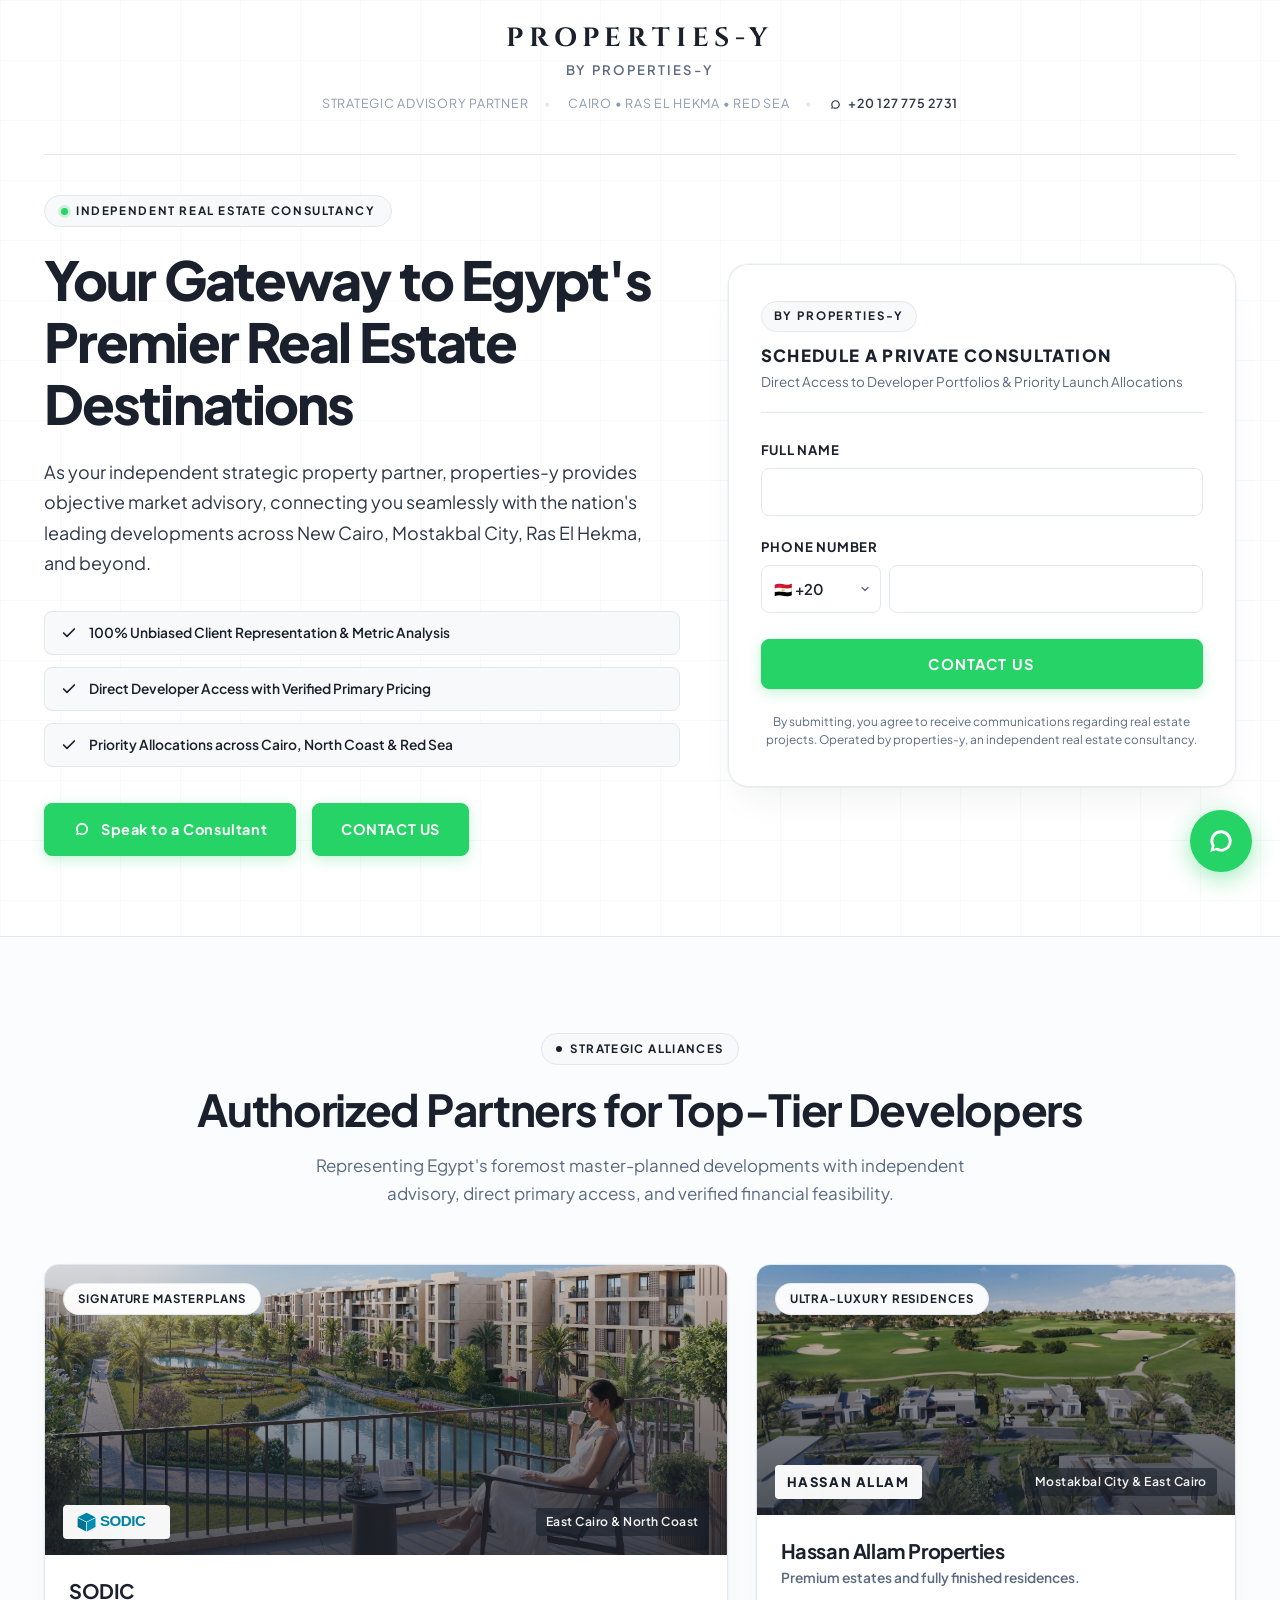
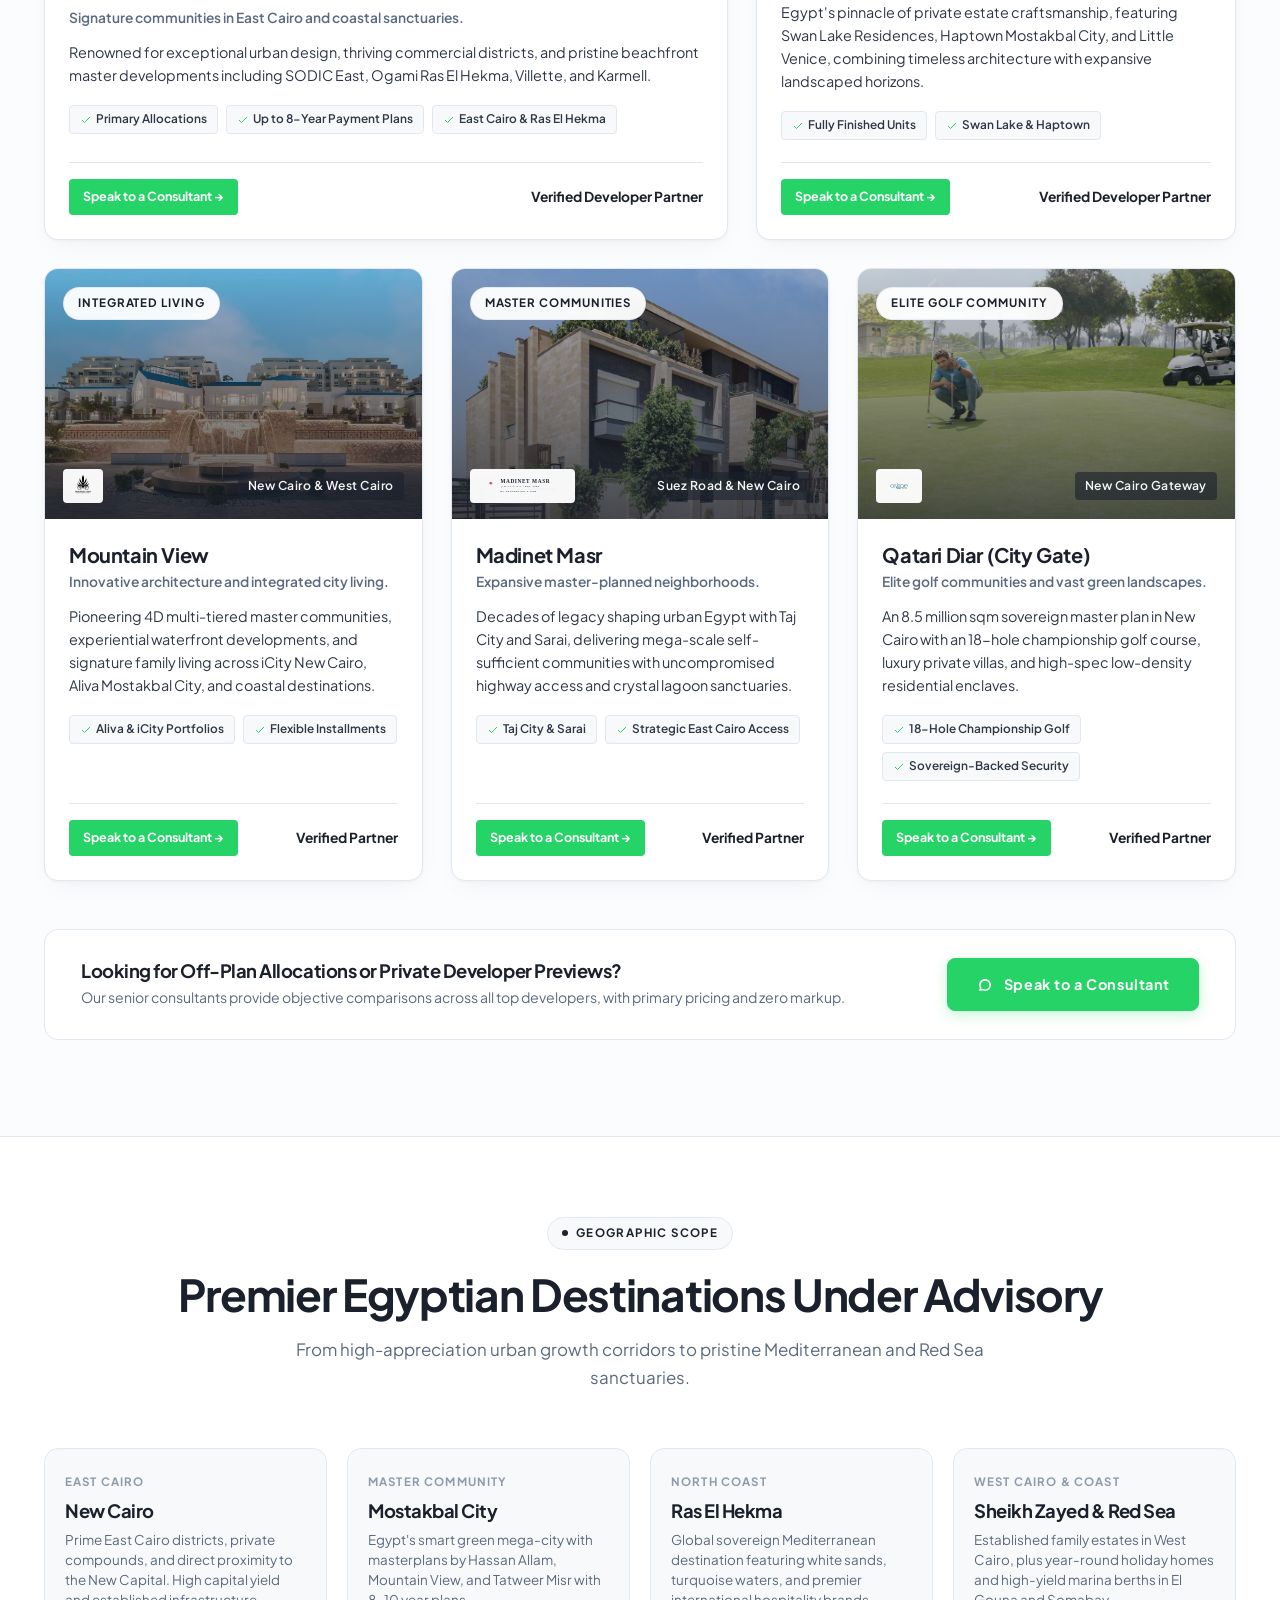
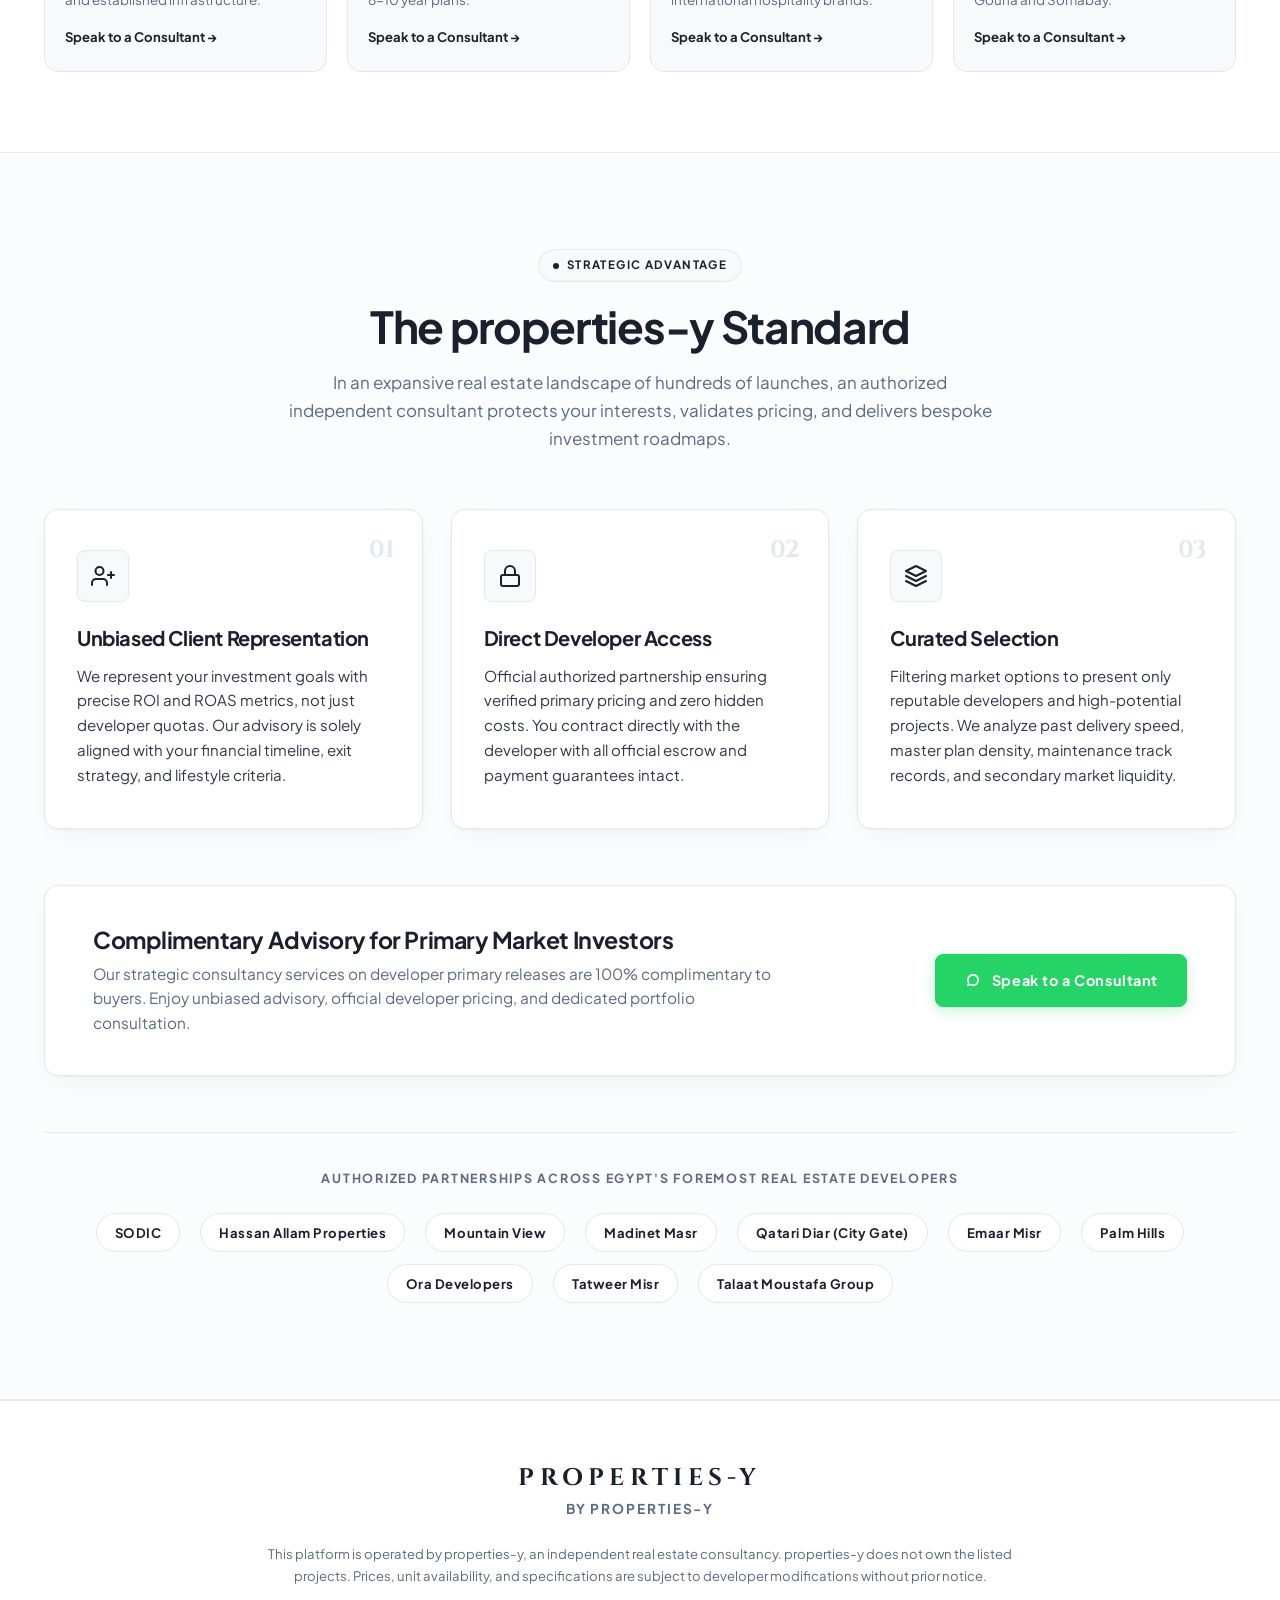
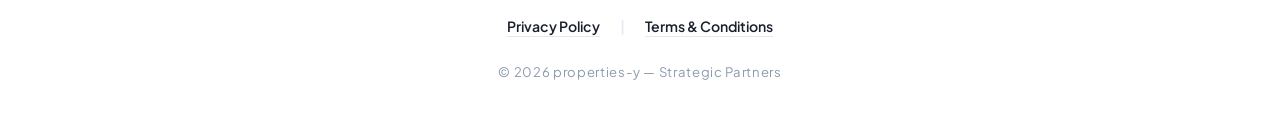
==== index.html @ c4733327 "feat(analytics): setup Google Ads conversion tracking AW-18564830215/A7t2CIvYnLYdEIeos5RF for form s" ====
<!DOCTYPE html>
<html lang="en">

<head>
  <!-- Google tag (gtm.js & gtag.js) -->
  <script async src="https://www.googletagmanager.com/gtm.js?id=GTM-MKL52MWH"></script>
  <script async src="https://www.googletagmanager.com/gtag/js?id=AW-18564830215"></script>
  <script async src="https://www.googletagmanager.com/gtag/js?id=AW-18125180547"></script>
  <script>
    window.dataLayer = window.dataLayer || [];
    function gtag(){dataLayer.push(arguments);}
    gtag('js', new Date());

    gtag('config', 'AW-18564830215');
    gtag('config', 'AW-18125180547');

    function gtag_report_conversion(url) {
      var navigated = false;
      var callback = function () {
        if (!navigated && typeof(url) != 'undefined' && url) {
          navigated = true;
          window.location = url;
        }
      };
      if (typeof(url) != 'undefined' && url) {
        setTimeout(callback, 500);
      }
      if (typeof gtag === 'function') {
        gtag('event', 'conversion', {
            'send_to': 'AW-18564830215/A7t2CIvYnLYdEIeos5RF',
            'value': 1.0,
            'currency': 'EGP',
            'event_callback': callback
        });
        gtag('event', 'conversion', {
            'send_to': 'AW-18125180547/AZcICJes-qQcEIOd4cJD',
            'value': 1.0,
            'currency': 'EGP'
        });
      } else {
        callback();
      }
      return false;
    }
  </script>
  <meta charset="UTF-8">
  <meta name="viewport" content="width=device-width, initial-scale=1.0, maximum-scale=5.0">
  <title>properties-y | Independent Real Estate Consultancy & Strategic Advisory Partner</title>
  <meta name="description"
    content="Your Gateway to Egypt's Premier Real Estate Destinations. Objective market advisory connecting you seamlessly with the nation's leading developments across New Cairo, Mostakbal City, Ras El Hekma, and beyond.">
  <meta name="keywords"
    content="properties-y, Egypt real estate consultancy, strategic property partner, SODIC, Hassan Allam Properties, Mountain View, Madinet Masr, City Gate, New Cairo, Mostakbal City, Ras El Hekma">

  <!-- Favicon -->
  <link rel="icon"
    href="data:image/svg+xml,<svg xmlns='http://www.w3.org/2000/svg' viewBox='0 0 100 100'><text y='.9em' font-size='90' fill='%231A202C'>PY</text></svg>">

  <!-- Stylesheet -->
  <link rel="stylesheet" href="styles.css">
</head>

<body>

  <!-- ==========================================================================
       1. HERO SECTION (EXPANSIVE ADVISORY)
       Starts directly at top: 0 (No Top Fixed Navbar)
       ========================================================================== -->
  <section class="hero-section" id="hero">
    <div class="container">

      <!-- Top Center Brand Header (In-Hero, No Fixed Navbar) -->
      <header class="hero-brand-top">
        <div class="brand-wordmark">PROPERTIES-Y</div>
        <div class="brand-signature">By properties-y</div>
        <div class="brand-top-meta">
          <span>Strategic Advisory Partner</span>
          <span class="divider">•</span>
          <span>Cairo • Ras El Hekma • Red Sea</span>
          <span class="divider">•</span>
          <a href="https://wa.me/201277752731" target="_blank" rel="noopener noreferrer" class="direct-call">
            <svg width="13" height="13" viewBox="0 0 24 24" fill="currentColor">
              <path
                d="M12.031 6.172c-3.181 0-5.767 2.586-5.768 5.766-.001 1.298.38 2.27 1.019 3.287l-.711 2.598 2.664-.698c.969.541 1.879.809 2.796.809 3.183 0 5.77-2.587 5.77-5.766.001-3.187-2.575-5.996-5.77-5.996zm7.986 5.766c-.001 4.405-3.584 7.988-7.986 7.988-1.379 0-2.674-.356-3.812-1.002l-4.219 1.106 1.127-4.116c-.714-1.189-1.082-2.56-1.082-3.976.002-4.406 3.586-7.988 7.988-7.988 4.398.001 7.984 3.584 7.984 7.988z" />
            </svg>
            +20 127 775 2731
          </a>
        </div>
      </header>

      <!-- Hero Asymmetric Two-Column Grid -->
      <div class="hero-grid">

        <!-- Hero Left Column: Editorial Value Proposition -->
        <div class="hero-content">
          <div class="hero-eyebrow">
            <span class="eyebrow-pulse"></span>
            INDEPENDENT REAL ESTATE CONSULTANCY
          </div>

          <h1 class="hero-headline">
            Your Gateway to Egypt's Premier Real Estate Destinations
          </h1>

          <p class="hero-subtitle">
            As your independent strategic property partner, properties-y provides objective market advisory, connecting
            you seamlessly with the nation's leading developments across New Cairo, Mostakbal City, Ras El Hekma, and
            beyond.
          </p>

          <!-- Advisory Highlights -->
          <div class="hero-strategic-points">
            <div class="strategic-point-item">
              <svg width="16" height="16" viewBox="0 0 24 24" fill="none" stroke="currentColor" stroke-width="2.5"
                stroke-linecap="round" stroke-linejoin="round">
                <polyline points="20 6 9 17 4 12"></polyline>
              </svg>
              <span>100% Unbiased Client Representation & Metric Analysis</span>
            </div>

            <div class="strategic-point-item">
              <svg width="16" height="16" viewBox="0 0 24 24" fill="none" stroke="currentColor" stroke-width="2.5"
                stroke-linecap="round" stroke-linejoin="round">
                <polyline points="20 6 9 17 4 12"></polyline>
              </svg>
              <span>Direct Developer Access with Verified Primary Pricing</span>
            </div>

            <div class="strategic-point-item">
              <svg width="16" height="16" viewBox="0 0 24 24" fill="none" stroke="currentColor" stroke-width="2.5"
                stroke-linecap="round" stroke-linejoin="round">
                <polyline points="20 6 9 17 4 12"></polyline>
              </svg>
              <span>Priority Allocations across Cairo, North Coast & Red Sea</span>
            </div>
          </div>

          <!-- Direct Hero Actions -->
          <div class="hero-actions">
            <a href="https://wa.me/201277752731" target="_blank" rel="noopener noreferrer"
              class="btn btn-whatsapp-green">
              <svg width="18" height="18" viewBox="0 0 24 24" fill="currentColor">
                <path
                  d="M12.031 6.172c-3.181 0-5.767 2.586-5.768 5.766-.001 1.298.38 2.27 1.019 3.287l-.711 2.598 2.664-.698c.969.541 1.879.809 2.796.809 3.183 0 5.77-2.587 5.77-5.766.001-3.187-2.575-5.996-5.77-5.996zm7.986 5.766c-.001 4.405-3.584 7.988-7.986 7.988-1.379 0-2.674-.356-3.812-1.002l-4.219 1.106 1.127-4.116c-.714-1.189-1.082-2.56-1.082-3.976.002-4.406 3.586-7.988 7.988-7.988 4.398.001 7.984 3.584 7.984 7.988z" />
              </svg>
              Speak to a Consultant
            </a>
            <a href="#lead-form" class="btn btn-whatsapp-green btn-cta-contact">
              CONTACT US
            </a>
          </div>
        </div>

        <!-- Hero Right Column: Frosted Glass Lead Capture Form -->
        <div class="hero-form-wrapper" id="lead-form">
          <div class="hero-form-card">
            <div class="form-brand-signature">By properties-y</div>
            <div class="form-header">
              <h2 class="form-title">Schedule a Private Consultation</h2>
              <p class="form-subtitle">Direct Access to Developer Portfolios & Priority Launch Allocations</p>
            </div>

            <form id="consultationForm" class="lead-form" novalidate>
              <!-- Full Name (Clean UI: Blank input, NO placeholders) -->
              <div class="form-group">
                <label for="fullName" class="form-label">Full Name</label>
                <input type="text" id="fullName" name="fullName" class="form-input-text" required autocomplete="name">
              </div>

              <!-- Phone Number (Split Layout: Country code with UTF-8 flags defaulting to +20, blank input on right) -->
              <div class="form-group">
                <label for="phoneNumber" class="form-label">Phone Number</label>
                <div class="phone-split-container">
                  <div class="country-code-select-wrapper">
                    <select id="countryCode" name="countryCode" class="country-code-select" aria-label="Country Code">
                      <option value="+20" selected>🇪🇬 +20</option>
                      <option value="+966">🇸🇦 +966</option>
                      <option value="+971">🇦🇪 +971</option>
                      <option value="+965">🇰🇼 +965</option>
                      <option value="+974">🇶🇦 +974</option>
                      <option value="+968">🇴🇲 +968</option>
                      <option value="+973">🇧🇭 +973</option>
                      <option value="+44">🇬🇧 +44</option>
                      <option value="+1">🇺🇸 +1</option>
                      <option value="+1">🇨🇦 +1</option>
                      <option value="+49">🇩🇪 +49</option>
                      <option value="+33">🇫🇷 +33</option>
                      <option value="+41">🇨🇭 +41</option>
                      <option value="+962">🇯🇴 +962</option>
                      <option value="+961">🇱🇧 +961</option>
                    </select>
                    <svg class="chevron-icon" width="12" height="12" viewBox="0 0 24 24" fill="none"
                      stroke="currentColor" stroke-width="2.5" stroke-linecap="round" stroke-linejoin="round">
                      <polyline points="6 9 12 15 18 9"></polyline>
                    </svg>
                  </div>

                  <input type="tel" id="phoneNumber" name="phoneNumber" class="phone-number-input" required
                    autocomplete="tel-national">
                </div>
              </div>

              <!-- Submit Button (Solid Vibrant Green CTA: CONTACT US) -->
              <button type="submit" class="btn btn-whatsapp-green btn-form-submit">
                CONTACT US
              </button>

              <!-- Required Exact Form Disclaimer featuring By properties-y -->
              <p class="form-disclaimer">
                By submitting, you agree to receive communications regarding real estate projects. Operated by
                properties-y, an independent real estate consultancy.
              </p>
            </form>
          </div>
        </div>

      </div>

    </div>
  </section>

  <!-- ==========================================================================
       2. NATIONWIDE DEVELOPER PORTFOLIO (GRID LAYOUT)
       Headline: Authorized Partners for Top-Tier Developers
       ========================================================================== -->
  <section class="developers-section" id="developers">
    <div class="container">

      <!-- Section Header -->
      <div class="section-heading-wrapper text-center">
        <div class="section-badge">
          <span class="badge-dot"></span>
          STRATEGIC ALLIANCES
        </div>
        <h2 class="section-title">Authorized Partners for Top-Tier Developers</h2>
        <p class="section-subtitle">
          Representing Egypt's foremost master-planned developments with independent advisory, direct primary access,
          and verified financial feasibility.
        </p>
      </div>

      <!-- Asymmetrical Editorial Grid Layout -->
      <div class="portfolio-grid">

        <!-- Developer 1: SODIC (Col Span 7) -->
        <article class="developer-card col-span-7">
          <div class="developer-card-media">
            <img src="images/sodic-east.jpg" alt="SODIC Signature Master Communities" loading="lazy">
            <div class="developer-card-overlay"></div>
            <span class="developer-badge-top">Signature Masterplans</span>
            <div class="developer-media-footer">
              <div class="developer-logo-box">
                <img src="images/sodic-logo.svg" alt="SODIC Logo">
              </div>
              <span class="developer-destination-tag">East Cairo & North Coast</span>
            </div>
          </div>
          <div class="developer-card-body">
            <div class="developer-card-header">
              <h3 class="developer-title">SODIC</h3>
              <div class="developer-signature-scope">Signature communities in East Cairo and coastal sanctuaries.</div>
            </div>
            <p class="developer-description">
              Renowned for exceptional urban design, thriving commercial districts, and pristine beachfront master
              developments including SODIC East, Ogami Ras El Hekma, Villette, and Karmell.
            </p>
            <div class="developer-tags">
              <span class="dev-tag">
                <svg width="12" height="12" viewBox="0 0 24 24" fill="none" stroke="currentColor" stroke-width="2">
                  <polyline points="20 6 9 17 4 12"></polyline>
                </svg>
                Primary Allocations
              </span>
              <span class="dev-tag">
                <svg width="12" height="12" viewBox="0 0 24 24" fill="none" stroke="currentColor" stroke-width="2">
                  <polyline points="20 6 9 17 4 12"></polyline>
                </svg>
                Up to 8-Year Payment Plans
              </span>
              <span class="dev-tag">
                <svg width="12" height="12" viewBox="0 0 24 24" fill="none" stroke="currentColor" stroke-width="2">
                  <polyline points="20 6 9 17 4 12"></polyline>
                </svg>
                East Cairo & Ras El Hekma
              </span>
            </div>
            <div class="developer-card-footer">
              <a href="https://wa.me/201277752731?text=Hello%20properties-y,%20I%20would%20like%20to%20inquire%20about%20SODIC%20developments."
                target="_blank" rel="noopener noreferrer" class="dev-action-btn-sm">
                Speak to a Consultant →
              </a>
              <span class="dev-action-link">Verified Developer Partner</span>
            </div>
          </div>
        </article>

        <!-- Developer 2: Hassan Allam Properties (Col Span 5) -->
        <article class="developer-card col-span-5">
          <div class="developer-card-media">
            <img src="images/villas-exterior.jpg" alt="Hassan Allam Properties Ultra-Luxury Estates" loading="lazy">
            <div class="developer-card-overlay"></div>
            <span class="developer-badge-top">Ultra-Luxury Residences</span>
            <div class="developer-media-footer">
              <div class="developer-logo-box">
                <span class="developer-logo-text">HASSAN ALLAM</span>
              </div>
              <span class="developer-destination-tag">Mostakbal City & East Cairo</span>
            </div>
          </div>
          <div class="developer-card-body">
            <div class="developer-card-header">
              <h3 class="developer-title">Hassan Allam Properties</h3>
              <div class="developer-signature-scope">Premium estates and fully finished residences.</div>
            </div>
            <p class="developer-description">
              Egypt's pinnacle of private estate craftsmanship, featuring Swan Lake Residences, Haptown Mostakbal City,
              and Little Venice, combining timeless architecture with expansive landscaped horizons.
            </p>
            <div class="developer-tags">
              <span class="dev-tag">
                <svg width="12" height="12" viewBox="0 0 24 24" fill="none" stroke="currentColor" stroke-width="2">
                  <polyline points="20 6 9 17 4 12"></polyline>
                </svg>
                Fully Finished Units
              </span>
              <span class="dev-tag">
                <svg width="12" height="12" viewBox="0 0 24 24" fill="none" stroke="currentColor" stroke-width="2">
                  <polyline points="20 6 9 17 4 12"></polyline>
                </svg>
                Swan Lake & Haptown
              </span>
            </div>
            <div class="developer-card-footer">
              <a href="https://wa.me/201277752731?text=Hello%20properties-y,%20I%20would%20like%20to%20inquire%20about%20Hassan%20Allam%20Properties."
                target="_blank" rel="noopener noreferrer" class="dev-action-btn-sm">
                Speak to a Consultant →
              </a>
              <span class="dev-action-link">Verified Developer Partner</span>
            </div>
          </div>
        </article>

        <!-- Developer 3: Mountain View (Col Span 4) -->
        <article class="developer-card col-span-4">
          <div class="developer-card-media">
            <img src="images/mountain-view/mv-icity.webp" alt="Mountain View Innovative Architecture" loading="lazy">
            <div class="developer-card-overlay"></div>
            <span class="developer-badge-top">Integrated Living</span>
            <div class="developer-media-footer">
              <div class="developer-logo-box">
                <img src="images/mountain-view/mountain-view-logo.png" alt="Mountain View Logo">
              </div>
              <span class="developer-destination-tag">New Cairo & West Cairo</span>
            </div>
          </div>
          <div class="developer-card-body">
            <div class="developer-card-header">
              <h3 class="developer-title">Mountain View</h3>
              <div class="developer-signature-scope">Innovative architecture and integrated city living.</div>
            </div>
            <p class="developer-description">
              Pioneering 4D multi-tiered master communities, experiential waterfront developments, and signature family
              living across iCity New Cairo, Aliva Mostakbal City, and coastal destinations.
            </p>
            <div class="developer-tags">
              <span class="dev-tag">
                <svg width="12" height="12" viewBox="0 0 24 24" fill="none" stroke="currentColor" stroke-width="2">
                  <polyline points="20 6 9 17 4 12"></polyline>
                </svg>
                Aliva & iCity Portfolios
              </span>
              <span class="dev-tag">
                <svg width="12" height="12" viewBox="0 0 24 24" fill="none" stroke="currentColor" stroke-width="2">
                  <polyline points="20 6 9 17 4 12"></polyline>
                </svg>
                Flexible Installments
              </span>
            </div>
            <div class="developer-card-footer">
              <a href="https://wa.me/201277752731?text=Hello%20properties-y,%20I%20would%20like%20to%20inquire%20about%20Mountain%20View."
                target="_blank" rel="noopener noreferrer" class="dev-action-btn-sm">
                Speak to a Consultant →
              </a>
              <span class="dev-action-link">Verified Partner</span>
            </div>
          </div>
        </article>

        <!-- Developer 4: Madinet Masr (Col Span 4) -->
        <article class="developer-card col-span-4">
          <div class="developer-card-media">
            <img src="images/madinet-masr/etaje-main.jpg" alt="Madinet Masr Expansive Neighborhoods" loading="lazy">
            <div class="developer-card-overlay"></div>
            <span class="developer-badge-top">Master Communities</span>
            <div class="developer-media-footer">
              <div class="developer-logo-box">
                <img src="images/madinet-masr/madinet-masr-logo.svg" alt="Madinet Masr Logo">
              </div>
              <span class="developer-destination-tag">Suez Road & New Cairo</span>
            </div>
          </div>
          <div class="developer-card-body">
            <div class="developer-card-header">
              <h3 class="developer-title">Madinet Masr</h3>
              <div class="developer-signature-scope">Expansive master-planned neighborhoods.</div>
            </div>
            <p class="developer-description">
              Decades of legacy shaping urban Egypt with Taj City and Sarai, delivering mega-scale self-sufficient
              communities with uncompromised highway access and crystal lagoon sanctuaries.
            </p>
            <div class="developer-tags">
              <span class="dev-tag">
                <svg width="12" height="12" viewBox="0 0 24 24" fill="none" stroke="currentColor" stroke-width="2">
                  <polyline points="20 6 9 17 4 12"></polyline>
                </svg>
                Taj City & Sarai
              </span>
              <span class="dev-tag">
                <svg width="12" height="12" viewBox="0 0 24 24" fill="none" stroke="currentColor" stroke-width="2">
                  <polyline points="20 6 9 17 4 12"></polyline>
                </svg>
                Strategic East Cairo Access
              </span>
            </div>
            <div class="developer-card-footer">
              <a href="https://wa.me/201277752731?text=Hello%20properties-y,%20I%20would%20like%20to%20inquire%20about%20Madinet%20Masr."
                target="_blank" rel="noopener noreferrer" class="dev-action-btn-sm">
                Speak to a Consultant →
              </a>
              <span class="dev-action-link">Verified Partner</span>
            </div>
          </div>
        </article>

        <!-- Developer 5: Qatari Diar / City Gate (Col Span 4) -->
        <article class="developer-card col-span-4">
          <div class="developer-card-media">
            <img src="images/golf-championship.jpg" alt="City Gate Qatari Diar Championship Golf" loading="lazy">
            <div class="developer-card-overlay"></div>
            <span class="developer-badge-top">Elite Golf Community</span>
            <div class="developer-media-footer">
              <div class="developer-logo-box">
                <img src="images/citygate-official.png" alt="City Gate Logo">
              </div>
              <span class="developer-destination-tag">New Cairo Gateway</span>
            </div>
          </div>
          <div class="developer-card-body">
            <div class="developer-card-header">
              <h3 class="developer-title">Qatari Diar (City Gate)</h3>
              <div class="developer-signature-scope">Elite golf communities and vast green landscapes.</div>
            </div>
            <p class="developer-description">
              An 8.5 million sqm sovereign master plan in New Cairo with an 18-hole championship golf course, luxury
              private villas, and high-spec low-density residential enclaves.
            </p>
            <div class="developer-tags">
              <span class="dev-tag">
                <svg width="12" height="12" viewBox="0 0 24 24" fill="none" stroke="currentColor" stroke-width="2">
                  <polyline points="20 6 9 17 4 12"></polyline>
                </svg>
                18-Hole Championship Golf
              </span>
              <span class="dev-tag">
                <svg width="12" height="12" viewBox="0 0 24 24" fill="none" stroke="currentColor" stroke-width="2">
                  <polyline points="20 6 9 17 4 12"></polyline>
                </svg>
                Sovereign-Backed Security
              </span>
            </div>
            <div class="developer-card-footer">
              <a href="https://wa.me/201277752731?text=Hello%20properties-y,%20I%20would%20like%20to%20inquire%20about%20City%20Gate%20by%20Qatari%20Diar."
                target="_blank" rel="noopener noreferrer" class="dev-action-btn-sm">
                Speak to a Consultant →
              </a>
              <span class="dev-action-link">Verified Partner</span>
            </div>
          </div>
        </article>

      </div>

      <!-- Developer Section Banner CTA -->
      <div class="developers-cta-banner">
        <div class="developers-cta-text">
          <h4>Looking for Off-Plan Allocations or Private Developer Previews?</h4>
          <p>Our senior consultants provide objective comparisons across all top developers, with primary pricing and
            zero markup.</p>
        </div>
        <a href="https://wa.me/201277752731?text=Hello%20properties-y,%20I%20would%20like%20to%20speak%20to%20a%20consultant%20regarding%20developer%20portfolios."
          target="_blank" rel="noopener noreferrer" class="btn btn-whatsapp-green">
          <svg width="18" height="18" viewBox="0 0 24 24" fill="currentColor">
            <path
              d="M12.031 6.172c-3.181 0-5.767 2.586-5.768 5.766-.001 1.298.38 2.27 1.019 3.287l-.711 2.598 2.664-.698c.969.541 1.879.809 2.796.809 3.183 0 5.77-2.587 5.77-5.766.001-3.187-2.575-5.996-5.77-5.996zm7.986 5.766c-.001 4.405-3.584 7.988-7.986 7.988-1.379 0-2.674-.356-3.812-1.002l-4.219 1.106 1.127-4.116c-.714-1.189-1.082-2.56-1.082-3.976.002-4.406 3.586-7.988 7.988-7.988 4.398.001 7.984 3.584 7.984 7.988z" />
          </svg>
          Speak to a Consultant
        </a>
      </div>

    </div>
  </section>

  <!-- ==========================================================================
       3. DESTINATIONS GATEWAY STRIP
       Connecting seamlessly with New Cairo, Mostakbal City, Ras El Hekma & Beyond
       ========================================================================== -->
  <section class="destinations-strip-section" id="destinations">
    <div class="container">

      <div class="section-heading-wrapper text-center">
        <div class="section-badge">
          <span class="badge-dot"></span>
          GEOGRAPHIC SCOPE
        </div>
        <h2 class="section-title">Premier Egyptian Destinations Under Advisory</h2>
        <p class="section-subtitle">
          From high-appreciation urban growth corridors to pristine Mediterranean and Red Sea sanctuaries.
        </p>
      </div>

      <div class="destinations-grid">
        <div class="destination-compact-card">
          <div class="dest-eyebrow">East Cairo</div>
          <h3 class="dest-name">New Cairo</h3>
          <p class="dest-details">Prime East Cairo districts, private compounds, and direct proximity to the New
            Capital. High capital yield and established infrastructure.</p>
          <a href="https://wa.me/201277752731?text=Hello%20properties-y,%20I%20am%20interested%20in%20New%20Cairo%20properties."
            target="_blank" rel="noopener noreferrer" class="dest-inquire">Speak to a Consultant →</a>
        </div>

        <div class="destination-compact-card">
          <div class="dest-eyebrow">Master Community</div>
          <h3 class="dest-name">Mostakbal City</h3>
          <p class="dest-details">Egypt's smart green mega-city with masterplans by Hassan Allam, Mountain View, and
            Tatweer Misr with 8-10 year plans.</p>
          <a href="https://wa.me/201277752731?text=Hello%20properties-y,%20I%20am%20interested%20in%20Mostakbal%20City%20properties."
            target="_blank" rel="noopener noreferrer" class="dest-inquire">Speak to a Consultant →</a>
        </div>

        <div class="destination-compact-card">
          <div class="dest-eyebrow">North Coast</div>
          <h3 class="dest-name">Ras El Hekma</h3>
          <p class="dest-details">Global sovereign Mediterranean destination featuring white sands, turquoise waters,
            and premier international hospitality brands.</p>
          <a href="https://wa.me/201277752731?text=Hello%20properties-y,%20I%20am%20interested%20in%20Ras%20El%20Hekma%20properties."
            target="_blank" rel="noopener noreferrer" class="dest-inquire">Speak to a Consultant →</a>
        </div>

        <div class="destination-compact-card">
          <div class="dest-eyebrow">West Cairo & Coast</div>
          <h3 class="dest-name">Sheikh Zayed & Red Sea</h3>
          <p class="dest-details">Established family estates in West Cairo, plus year-round holiday homes and high-yield
            marina berths in El Gouna and Somabay.</p>
          <a href="https://wa.me/201277752731?text=Hello%20properties-y,%20I%20am%20interested%20in%20West%20Cairo%20or%20Red%20Sea%20properties."
            target="_blank" rel="noopener noreferrer" class="dest-inquire">Speak to a Consultant →</a>
        </div>
      </div>

    </div>
  </section>

  <!-- ==========================================================================
       4. OUR ROLE AS AN AUTHORIZED INDEPENDENT ADVISOR
       Headline: The properties-y Standard
       ========================================================================== -->
  <section class="pillars-section" id="pillars">
    <div class="container">

      <!-- Section Header -->
      <div class="section-heading-wrapper text-center">
        <div class="section-badge">
          <span class="badge-dot"></span>
          STRATEGIC ADVANTAGE
        </div>
        <h2 class="section-title">The properties-y Standard</h2>
        <p class="section-subtitle">
          In an expansive real estate landscape of hundreds of launches, an authorized independent consultant protects
          your interests, validates pricing, and delivers bespoke investment roadmaps.
        </p>
      </div>

      <!-- Core Pillars Grid -->
      <div class="pillars-grid">

        <!-- Pillar 1: Unbiased Client Representation -->
        <div class="pillar-card">
          <span class="pillar-number">01</span>
          <div class="pillar-icon-box">
            <svg width="24" height="24" viewBox="0 0 24 24" fill="none" stroke="currentColor" stroke-width="2"
              stroke-linecap="round" stroke-linejoin="round">
              <path d="M16 21v-2a4 4 0 0 0-4-4H5a4 4 0 0 0-4 4v2"></path>
              <circle cx="8.5" cy="7" r="4"></circle>
              <line x1="20" y1="8" x2="20" y2="14"></line>
              <line x1="23" y1="11" x2="17" y2="11"></line>
            </svg>
          </div>
          <h3 class="pillar-title">Unbiased Client Representation</h3>
          <p class="pillar-desc">
            We represent your investment goals with precise ROI and ROAS metrics, not just developer quotas. Our
            advisory is solely aligned with your financial timeline, exit strategy, and lifestyle criteria.
          </p>
        </div>

        <!-- Pillar 2: Direct Developer Access -->
        <div class="pillar-card">
          <span class="pillar-number">02</span>
          <div class="pillar-icon-box">
            <svg width="24" height="24" viewBox="0 0 24 24" fill="none" stroke="currentColor" stroke-width="2"
              stroke-linecap="round" stroke-linejoin="round">
              <rect x="3" y="11" width="18" height="11" rx="2" ry="2"></rect>
              <path d="M7 11V7a5 5 0 0 1 10 0v4"></path>
            </svg>
          </div>
          <h3 class="pillar-title">Direct Developer Access</h3>
          <p class="pillar-desc">
            Official authorized partnership ensuring verified primary pricing and zero hidden costs. You contract
            directly with the developer with all official escrow and payment guarantees intact.
          </p>
        </div>

        <!-- Pillar 3: Curated Selection -->
        <div class="pillar-card">
          <span class="pillar-number">03</span>
          <div class="pillar-icon-box">
            <svg width="24" height="24" viewBox="0 0 24 24" fill="none" stroke="currentColor" stroke-width="2"
              stroke-linecap="round" stroke-linejoin="round">
              <polygon points="12 2 2 7 12 12 22 7 12 2"></polygon>
              <polyline points="2 17 12 22 22 17"></polyline>
              <polyline points="2 12 12 17 22 12"></polyline>
            </svg>
          </div>
          <h3 class="pillar-title">Curated Selection</h3>
          <p class="pillar-desc">
            Filtering market options to present only reputable developers and high-potential projects. We analyze past
            delivery speed, master plan density, maintenance track records, and secondary market liquidity.
          </p>
        </div>

      </div>

      <!-- Advisory Banner with WhatsApp Green CTA -->
      <div class="advisory-banner">
        <div class="advisory-banner-content">
          <h3>Complimentary Advisory for Primary Market Investors</h3>
          <p>
            Our strategic consultancy services on developer primary releases are 100% complimentary to buyers. Enjoy
            unbiased advisory, official developer pricing, and dedicated portfolio consultation.
          </p>
        </div>
        <a href="https://wa.me/201277752731?text=Hello%20properties-y,%20I%20would%20like%20to%20speak%20to%20a%20consultant%20regarding%20property%20advisory."
          target="_blank" rel="noopener noreferrer" class="btn btn-whatsapp-green">
          <svg width="18" height="18" viewBox="0 0 24 24" fill="currentColor">
            <path
              d="M12.031 6.172c-3.181 0-5.767 2.586-5.768 5.766-.001 1.298.38 2.27 1.019 3.287l-.711 2.598 2.664-.698c.969.541 1.879.809 2.796.809 3.183 0 5.77-2.587 5.77-5.766.001-3.187-2.575-5.996-5.77-5.996zm7.986 5.766c-.001 4.405-3.584 7.988-7.986 7.988-1.379 0-2.674-.356-3.812-1.002l-4.219 1.106 1.127-4.116c-.714-1.189-1.082-2.56-1.082-3.976.002-4.406 3.586-7.988 7.988-7.988 4.398.001 7.984 3.584 7.984 7.988z" />
          </svg>
          Speak to a Consultant
        </a>
      </div>

      <!-- Developer Network Trust Grid -->
      <div class="developer-trust-strip">
        <div class="developer-trust-title">Authorized Partnerships Across Egypt's Foremost Real Estate Developers</div>
        <div class="developer-badges-row">
          <span class="developer-badge-item">SODIC</span>
          <span class="developer-badge-item">Hassan Allam Properties</span>
          <span class="developer-badge-item">Mountain View</span>
          <span class="developer-badge-item">Madinet Masr</span>
          <span class="developer-badge-item">Qatari Diar (City Gate)</span>
          <span class="developer-badge-item">Emaar Misr</span>
          <span class="developer-badge-item">Palm Hills</span>
          <span class="developer-badge-item">Ora Developers</span>
          <span class="developer-badge-item">Tatweer Misr</span>
          <span class="developer-badge-item">Talaat Moustafa Group</span>
        </div>
      </div>

    </div>
  </section>

  <!-- ==========================================================================
       5. TECHNICAL FOOTER & COMPLIANCE
       ========================================================================== -->
  <footer class="corporate-footer">
    <div class="container">
      <div class="footer-content">

        <!-- Centered Branding 'By properties-y' -->
        <div class="footer-branding">
          <div class="footer-brand-title">PROPERTIES-Y</div>
          <div class="footer-brand-signature">By properties-y</div>
        </div>

        <!-- Required Disclaimer -->
        <p class="footer-disclaimer">
          This platform is operated by properties-y, an independent real estate consultancy. properties-y does not own
          the listed projects. Prices, unit availability, and specifications are subject to developer modifications
          without prior notice.
        </p>

        <!-- Centered Standalone Clickable Links to 'Privacy Policy' and 'Terms & Conditions' -->
        <div class="footer-legal-links">
          <a href="privacy-policy.html">Privacy Policy</a>
          <span style="color: var(--border-fine);">|</span>
          <a href="terms-conditions.html">Terms & Conditions</a>
        </div>

        <!-- Required Signature -->
        <div class="footer-signature">
          © 2026 properties-y — Strategic Partners
        </div>

      </div>
    </div>
  </footer>

  <!-- ==========================================================================
       6. GLOBAL FLOATING WHATSAPP ICON
       Fixed bottom-right round solid green icon (#25D366) linking to +201277752731
       ========================================================================== -->
  <a href="https://wa.me/201277752731" target="_blank" rel="noopener noreferrer" class="floating-whatsapp-btn"
    aria-label="Direct WhatsApp Consultation with properties-y">
    <span class="whatsapp-tooltip">Chat with a Consultant</span>
    <svg viewBox="0 0 24 24">
      <path
        d="M12.031 6.172c-3.181 0-5.767 2.586-5.768 5.766-.001 1.298.38 2.27 1.019 3.287l-.711 2.598 2.664-.698c.969.541 1.879.809 2.796.809 3.183 0 5.77-2.587 5.77-5.766.001-3.187-2.575-5.996-5.77-5.996zm7.986 5.766c-.001 4.405-3.584 7.988-7.986 7.988-1.379 0-2.674-.356-3.812-1.002l-4.219 1.106 1.127-4.116c-.714-1.189-1.082-2.56-1.082-3.976.002-4.406 3.586-7.988 7.988-7.988 4.398.001 7.984 3.584 7.984 7.988z" />
    </svg>
  </a>

  <!-- ==========================================================================
       7. SUCCESS MODAL UI
       - Checkmark success circle at top
       - Dynamic Paragraph: "Thank you {name}! Your registration has been securely dispatched to our senior consultancy team. A dedicated property advisor will contact you shortly with full brochures, master plans, and unit availability." (No brand names in this block)
       - Action Button: Solid green (#25D366) reading "CHAT ON WHATSAPP"
       - Dismiss: Subtle underline link text "Close Window" centered at bottom
       ========================================================================== -->
  <div class="modal-backdrop" id="confirmationModal" role="dialog" aria-modal="true" aria-labelledby="modalTitle">
    <div class="modal-box">
      <!-- Checkmark success circle at the top -->
      <div class="modal-icon-circle">
        <svg viewBox="0 0 24 24" fill="none" stroke-width="2.8" stroke-linecap="round" stroke-linejoin="round">
          <polyline points="20 6 9 17 4 12"></polyline>
        </svg>
      </div>

      <h3 class="modal-title" id="modalTitle">Registration Received</h3>

      <!-- Paragraph Text (strictly populated dynamically with zero brand names) -->
      <p class="modal-paragraph" id="modalParagraph">
        Thank you! Your registration has been securely dispatched to our senior consultancy team. A dedicated property
        advisor will contact you shortly with full brochures, master plans, and unit availability.
      </p>

      <!-- Action Button: Solid green (#25D366) reading "CHAT ON WHATSAPP" -->
      <a href="https://wa.me/201277752731?text=Hello%2C%20I%20have%20just%20submitted%20my%20inquiry%20on%20properties-y%20and%20would%20like%20to%20receive%20the%20brochures%20and%20availability%20right%20away"
        target="_blank" rel="noopener noreferrer" class="modal-action-btn">
        <svg viewBox="0 0 24 24">
          <path
            d="M12.031 6.172c-3.181 0-5.767 2.586-5.768 5.766-.001 1.298.38 2.27 1.019 3.287l-.711 2.598 2.664-.698c.969.541 1.879.809 2.796.809 3.183 0 5.77-2.587 5.77-5.766.001-3.187-2.575-5.996-5.77-5.996zm7.986 5.766c-.001 4.405-3.584 7.988-7.986 7.988-1.379 0-2.674-.356-3.812-1.002l-4.219 1.106 1.127-4.116c-.714-1.189-1.082-2.56-1.082-3.976.002-4.406 3.586-7.988 7.988-7.988 4.398.001 7.984 3.584 7.984 7.988z" />
        </svg>
        CHAT ON WHATSAPP
      </a>

      <!-- Dismiss Action: Subtle underline link text "Close Window" centered at the very bottom -->
      <button type="button" class="modal-dismiss-link" id="closeModalBtn">
        Close Window
      </button>
    </div>
  </div>

  <script src="script.js"></script>
</body>

</html>
---- styles.css ----
/* ==========================================================================
   PROPERTIES-Y (properties-y.com)
   Ultra-Luxurious Corporate Homepage Stylesheet
   Positioning: Independent Real Estate Consultancy & Strategic Advisory Partner
   Aesthetic: Radical Chic / Midnight Luxury (Strict Zero Gold Policy)
   Palette: Pure White, Porcelain, Stone Grey (#F8F9FA), Slate/Charcoal (#1A202C)
   Borders: Fine-Line (#E2E8F0) | Glass: rgba(255, 255, 255, 0.95)
   WhatsApp: #25D366 | Strictly Zero Gold / Bronze / Brass / Yellow
   ========================================================================== */

@import url('https://fonts.googleapis.com/css2?family=Plus+Jakarta+Sans:ital,wght@0,300;0,400;0,500;0,600;0,700;0,800;1,400&family=Cinzel:wght@500;600;700&display=swap');

:root {
  /* Strict Calm / Midnight Luxury Palette (Zero Gold) */
  --bg-white: #FFFFFF;
  --bg-porcelain: #FAFCFD;
  --bg-stone-grey: #F8F9FA;
  --bg-stone-alt: #F1F3F5;
  --bg-stone-darker: #E9ECEF;

  /* Typography Colors */
  --text-charcoal: #1A202C;       /* Rich Slate / Midnight Charcoal */
  --text-slate-medium: #2D3748;   /* Deep Neutral Slate */
  --text-muted: #5A6A80;          /* Cool Architectural Muted */
  --text-light: #8C9BAE;          /* Subtle Slate Grey */
  --text-white: #FFFFFF;

  /* Fine-Line Borders */
  --border-fine: #E2E8F0;
  --border-subtle: #EDF2F7;
  --border-dark: #1A202C;

  /* Frosted Glassmorphism */
  --glass-bg: rgba(255, 255, 255, 0.95);
  --glass-border: rgba(226, 232, 240, 0.9);
  --glass-shadow: 0 20px 40px -15px rgba(26, 32, 44, 0.08), 0 0 1px 1px rgba(26, 32, 44, 0.04);
  --card-shadow: 0 10px 30px -10px rgba(26, 32, 44, 0.06), 0 1px 3px rgba(26, 32, 44, 0.04);
  --hover-shadow: 0 24px 48px -12px rgba(26, 32, 44, 0.12);

  /* Solid WhatsApp Green */
  --whatsapp-green: #25D366;
  --whatsapp-hover: #20BD5A;
  --whatsapp-active: #1CA34D;
  --whatsapp-glow: rgba(37, 211, 102, 0.25);

  /* Charcoal / Slate Action Buttons */
  --btn-charcoal: #1A202C;
  --btn-charcoal-hover: #2D3748;

  /* Layout Constraints */
  --container-max: 1240px;
  --radius-xs: 4px;
  --radius-sm: 8px;
  --radius-md: 14px;
  --radius-lg: 20px;
  --radius-full: 9999px;
  --transition: all 0.28s cubic-bezier(0.16, 1, 0.3, 1);
}

/* ==========================================================================
   Base Reset & Mobile Overflow Prevention
   ========================================================================== */
*, *::before, *::after {
  box-sizing: border-box;
  margin: 0;
  padding: 0;
}

html {
  scroll-behavior: smooth;
  -webkit-font-smoothing: antialiased;
  -moz-osx-font-smoothing: grayscale;
  background-color: var(--bg-white);
  color: var(--text-charcoal);
  font-family: 'Plus Jakarta Sans', -apple-system, BlinkMacSystemFont, 'Segoe UI', Roboto, sans-serif;
  overflow-x: hidden;
  width: 100%;
}

body {
  width: 100%;
  min-height: 100vh;
  background-color: var(--bg-white);
  color: var(--text-charcoal);
  line-height: 1.6;
  font-size: 16px;
  position: relative;
  overflow-x: hidden;
}

img {
  max-width: 100%;
  height: auto;
  display: block;
}

a {
  color: inherit;
  text-decoration: none;
  transition: var(--transition);
}

button, input, select, textarea {
  font-family: inherit;
}

/* Layout Container */
.container {
  width: 100%;
  max-width: var(--container-max);
  margin-left: auto;
  margin-right: auto;
  padding-left: 24px;
  padding-right: 24px;
}

/* ==========================================================================
   Typography Standards
   ========================================================================== */
h1, h2, h3, h4, h5, h6 {
  color: var(--text-charcoal);
  font-weight: 700;
  letter-spacing: -0.025em;
  line-height: 1.2;
}

p {
  color: var(--text-slate-medium);
}

/* Section Header Typography */
.section-heading-wrapper {
  margin-bottom: 56px;
}

.text-center {
  text-align: center;
}

.section-badge {
  display: inline-flex;
  align-items: center;
  gap: 8px;
  padding: 6px 14px;
  background: var(--bg-stone-grey);
  border: 1px solid var(--border-fine);
  border-radius: var(--radius-full);
  font-size: 0.72rem;
  font-weight: 700;
  letter-spacing: 0.12em;
  text-transform: uppercase;
  color: var(--text-charcoal);
  margin-bottom: 18px;
}

.section-badge .badge-dot {
  width: 6px;
  height: 6px;
  background-color: var(--text-charcoal);
  border-radius: 50%;
}

.section-title {
  font-size: clamp(2rem, 3.5vw, 2.75rem);
  font-weight: 700;
  letter-spacing: -0.03em;
  color: var(--text-charcoal);
  margin-bottom: 16px;
}

.section-subtitle {
  font-size: 1.06rem;
  color: var(--text-muted);
  max-width: 720px;
  margin-left: auto;
  margin-right: auto;
  line-height: 1.65;
}

/* ==========================================================================
   Buttons & Micro-interactions
   ========================================================================== */
.btn {
  display: inline-flex;
  align-items: center;
  justify-content: center;
  gap: 10px;
  padding: 14px 28px;
  font-size: 0.9rem;
  font-weight: 700;
  letter-spacing: 0.04em;
  border-radius: var(--radius-sm);
  cursor: pointer;
  border: 1px solid transparent;
  transition: var(--transition);
  text-align: center;
  user-select: none;
}

/* Solid WhatsApp Green CTA */
.btn-whatsapp-green {
  background-color: var(--whatsapp-green);
  color: #FFFFFF;
  border-color: var(--whatsapp-green);
  box-shadow: 0 4px 14px var(--whatsapp-glow);
}

.btn-whatsapp-green:hover {
  background-color: var(--whatsapp-hover);
  border-color: var(--whatsapp-hover);
  transform: translateY(-2px);
  box-shadow: 0 8px 20px rgba(37, 211, 102, 0.35);
  color: #FFFFFF;
}

.btn-whatsapp-green:active {
  background-color: var(--whatsapp-active);
  transform: translateY(0);
}

/* Solid Midnight Charcoal CTA */
.btn-charcoal {
  background-color: var(--btn-charcoal);
  color: #FFFFFF;
  border-color: var(--btn-charcoal);
}

.btn-charcoal:hover {
  background-color: var(--btn-charcoal-hover);
  border-color: var(--btn-charcoal-hover);
  transform: translateY(-2px);
  box-shadow: 0 8px 20px rgba(26, 32, 44, 0.15);
}

/* Outline Charcoal CTA */
.btn-outline-charcoal {
  background-color: transparent;
  color: var(--text-charcoal);
  border: 1px solid var(--border-fine);
}

.btn-outline-charcoal:hover {
  background-color: var(--bg-stone-grey);
  border-color: var(--text-charcoal);
  color: var(--text-charcoal);
}

/* ==========================================================================
   1. HERO SECTION (EXPANSIVE ADVISORY)
   Starts directly at top: 0 (No Top Fixed Navbar)
   ========================================================================== */
.hero-section {
  position: relative;
  top: 0;
  padding-top: 24px;
  padding-bottom: 80px;
  background-color: var(--bg-white);
  border-bottom: 1px solid var(--border-fine);
  overflow: hidden;
}

/* Subtle Architectural Grid Overlay */
.hero-section::before {
  content: '';
  position: absolute;
  top: 0;
  left: 0;
  right: 0;
  bottom: 0;
  background-image: 
    linear-gradient(to right, rgba(226, 232, 240, 0.4) 1px, transparent 1px),
    linear-gradient(to bottom, rgba(226, 232, 240, 0.4) 1px, transparent 1px);
  background-size: 60px 60px;
  pointer-events: none;
  opacity: 0.6;
}

.hero-section .container {
  position: relative;
  z-index: 2;
}

/* Top Center Brand Header (In-Hero, No Fixed Navbar) */
.hero-brand-top {
  display: flex;
  flex-direction: column;
  align-items: center;
  justify-content: center;
  padding-bottom: 40px;
  margin-bottom: 40px;
  border-bottom: 1px solid var(--border-fine);
  text-align: center;
}

.brand-wordmark {
  font-family: 'Cinzel', 'Plus Jakarta Sans', serif;
  font-size: 1.65rem;
  font-weight: 700;
  letter-spacing: 0.22em;
  color: var(--text-charcoal);
  line-height: 1.1;
  text-transform: uppercase;
}

.brand-signature {
  font-size: 0.82rem;
  font-weight: 600;
  letter-spacing: 0.16em;
  text-transform: uppercase;
  color: var(--text-muted);
  margin-top: 6px;
}

.brand-top-meta {
  display: flex;
  align-items: center;
  gap: 16px;
  margin-top: 14px;
  font-size: 0.78rem;
  color: var(--text-light);
  letter-spacing: 0.06em;
  text-transform: uppercase;
}

.brand-top-meta span.divider {
  color: var(--border-fine);
}

.brand-top-meta a.direct-call {
  color: var(--text-slate-medium);
  font-weight: 600;
  display: inline-flex;
  align-items: center;
  gap: 6px;
}

.brand-top-meta a.direct-call:hover {
  color: var(--whatsapp-green);
}

/* Hero Asymmetrical Two-Column Grid */
.hero-grid {
  display: grid;
  grid-template-columns: 1.25fr 1fr;
  gap: 48px;
  align-items: center;
}

/* Left Column: Hero Content */
.hero-content {
  display: flex;
  flex-direction: column;
  align-items: flex-start;
}

.hero-eyebrow {
  display: inline-flex;
  align-items: center;
  gap: 8px;
  padding: 6px 16px;
  background-color: var(--bg-stone-grey);
  border: 1px solid var(--border-fine);
  border-radius: var(--radius-full);
  font-size: 0.72rem;
  font-weight: 700;
  letter-spacing: 0.14em;
  text-transform: uppercase;
  color: var(--text-charcoal);
  margin-bottom: 22px;
}

.hero-eyebrow .eyebrow-pulse {
  width: 7px;
  height: 7px;
  background-color: var(--whatsapp-green);
  border-radius: 50%;
  box-shadow: 0 0 0 3px rgba(37, 211, 102, 0.2);
}

.hero-headline {
  font-size: clamp(2.35rem, 4.2vw, 3.45rem);
  font-weight: 800;
  letter-spacing: -0.035em;
  line-height: 1.15;
  color: var(--text-charcoal);
  margin-bottom: 22px;
}

.hero-subtitle {
  font-size: 1.12rem;
  line-height: 1.7;
  color: var(--text-slate-medium);
  margin-bottom: 32px;
  max-width: 600px;
}

/* Strategic Advisory Badges */
.hero-strategic-points {
  display: flex;
  flex-direction: column;
  gap: 12px;
  margin-bottom: 36px;
  width: 100%;
}

.strategic-point-item {
  display: flex;
  align-items: center;
  gap: 12px;
  padding: 10px 16px;
  background-color: var(--bg-stone-grey);
  border: 1px solid var(--border-fine);
  border-radius: var(--radius-sm);
  font-size: 0.86rem;
  font-weight: 600;
  color: var(--text-charcoal);
}

.strategic-point-item svg {
  color: var(--text-charcoal);
  flex-shrink: 0;
}

/* Hero Action Buttons */
.hero-actions {
  display: flex;
  align-items: center;
  gap: 16px;
  flex-wrap: wrap;
}

/* Right Column: Frosted Glass Lead Capture Form */
.hero-form-wrapper {
  width: 100%;
}

.hero-form-card {
  background: var(--glass-bg);
  backdrop-filter: blur(16px);
  -webkit-backdrop-filter: blur(16px);
  border: 1px solid var(--glass-border);
  border-radius: var(--radius-lg);
  padding: 36px 32px;
  box-shadow: var(--glass-shadow);
  position: relative;
}

.form-brand-signature {
  display: inline-flex;
  align-items: center;
  font-size: 0.72rem;
  font-weight: 700;
  letter-spacing: 0.16em;
  text-transform: uppercase;
  color: var(--text-charcoal);
  margin-bottom: 14px;
  padding: 5px 12px;
  background-color: var(--bg-stone-grey);
  border: 1px solid var(--border-fine);
  border-radius: var(--radius-full);
}

.form-header {
  margin-bottom: 26px;
  padding-bottom: 20px;
  border-bottom: 1px solid var(--border-fine);
}

.form-title {
  font-size: 1.05rem;
  font-weight: 800;
  letter-spacing: 0.08em;
  text-transform: uppercase;
  color: var(--text-charcoal);
  margin-bottom: 6px;
}

.form-subtitle {
  font-size: 0.84rem;
  color: var(--text-muted);
  line-height: 1.5;
}

/* Clean Form UI (NO placeholders) */
.lead-form {
  display: flex;
  flex-direction: column;
  gap: 20px;
}

.form-group {
  display: flex;
  flex-direction: column;
  gap: 8px;
}

.form-label {
  font-size: 0.82rem;
  font-weight: 700;
  letter-spacing: 0.06em;
  text-transform: uppercase;
  color: var(--text-charcoal);
}

.form-input-text {
  width: 100%;
  height: 48px;
  padding: 0 16px;
  background-color: #FFFFFF;
  border: 1px solid var(--border-fine);
  border-radius: var(--radius-sm);
  font-size: 0.95rem;
  color: var(--text-charcoal);
  outline: none;
  transition: var(--transition);
}

.form-input-text:focus {
  border-color: var(--border-dark);
  box-shadow: 0 0 0 1px var(--border-dark);
}

/* Split Layout Phone Input */
.phone-split-container {
  display: grid;
  grid-template-columns: 120px 1fr;
  gap: 8px;
  width: 100%;
}

.country-code-select-wrapper {
  position: relative;
  width: 100%;
}

.country-code-select {
  width: 100%;
  height: 48px;
  padding-left: 12px;
  padding-right: 28px;
  background-color: #FFFFFF;
  border: 1px solid var(--border-fine);
  border-radius: var(--radius-sm);
  font-size: 0.92rem;
  font-weight: 600;
  color: var(--text-charcoal);
  appearance: none;
  -webkit-appearance: none;
  cursor: pointer;
  outline: none;
  transition: var(--transition);
}

.country-code-select:focus {
  border-color: var(--border-dark);
}

.country-code-select-wrapper .chevron-icon {
  position: absolute;
  right: 10px;
  top: 50%;
  transform: translateY(-50%);
  pointer-events: none;
  color: var(--text-muted);
}

.phone-number-input {
  width: 100%;
  height: 48px;
  padding: 0 16px;
  background-color: #FFFFFF;
  border: 1px solid var(--border-fine);
  border-radius: var(--radius-sm);
  font-size: 0.95rem;
  color: var(--text-charcoal);
  outline: none;
  transition: var(--transition);
}

.phone-number-input:focus {
  border-color: var(--border-dark);
  box-shadow: 0 0 0 1px var(--border-dark);
}

/* Form Submit Button */
.btn-form-submit {
  width: 100%;
  height: 50px;
  margin-top: 6px;
  font-size: 0.92rem;
  letter-spacing: 0.08em;
  text-transform: uppercase;
}

/* Strict Required Form Disclaimer */
.form-disclaimer {
  font-size: 0.74rem;
  color: var(--text-muted);
  line-height: 1.55;
  text-align: center;
  margin-top: 4px;
}

/* ==========================================================================
   2. NATIONWIDE DEVELOPER PORTFOLIO (GRID LAYOUT)
   Editorial Asymmetric High-Fashion Real Estate Grid
   ========================================================================== */
.developers-section {
  padding: 96px 0;
  background-color: var(--bg-porcelain);
  border-bottom: 1px solid var(--border-fine);
}

.portfolio-grid {
  display: grid;
  grid-template-columns: repeat(12, 1fr);
  gap: 28px;
}

/* Editorial Asymmetric Col Spans */
.col-span-7 {
  grid-column: span 7;
}

.col-span-5 {
  grid-column: span 5;
}

.col-span-4 {
  grid-column: span 4;
}

.col-span-6 {
  grid-column: span 6;
}

.col-span-12 {
  grid-column: span 12;
}

/* Developer Card Component */
.developer-card {
  background-color: var(--bg-white);
  border: 1px solid var(--border-fine);
  border-radius: var(--radius-md);
  overflow: hidden;
  display: flex;
  flex-direction: column;
  transition: var(--transition);
  box-shadow: var(--card-shadow);
}

.developer-card:hover {
  transform: translateY(-4px);
  box-shadow: var(--hover-shadow);
  border-color: #CBD5E1;
}

.developer-card-media {
  position: relative;
  width: 100%;
  height: 250px;
  background-color: var(--bg-stone-grey);
  overflow: hidden;
}

.developer-card.col-span-7 .developer-card-media {
  height: 290px;
}

.developer-card-media img {
  width: 100%;
  height: 100%;
  object-fit: cover;
  transition: transform 0.6s cubic-bezier(0.16, 1, 0.3, 1);
}

.developer-card:hover .developer-card-media img {
  transform: scale(1.04);
}

.developer-card-overlay {
  position: absolute;
  top: 0;
  left: 0;
  right: 0;
  bottom: 0;
  background: linear-gradient(180deg, rgba(26, 32, 44, 0.15) 0%, rgba(26, 32, 44, 0.75) 100%);
}

.developer-badge-top {
  position: absolute;
  top: 18px;
  left: 18px;
  background: rgba(255, 255, 255, 0.95);
  backdrop-filter: blur(8px);
  border: 1px solid rgba(226, 232, 240, 0.8);
  padding: 6px 14px;
  border-radius: var(--radius-full);
  font-size: 0.72rem;
  font-weight: 700;
  letter-spacing: 0.08em;
  text-transform: uppercase;
  color: var(--text-charcoal);
  z-index: 2;
}

.developer-media-footer {
  position: absolute;
  bottom: 16px;
  left: 18px;
  right: 18px;
  display: flex;
  justify-content: space-between;
  align-items: center;
  z-index: 2;
  color: #FFFFFF;
}

.developer-logo-box {
  background: rgba(255, 255, 255, 0.96);
  backdrop-filter: blur(8px);
  padding: 6px 12px;
  border-radius: var(--radius-xs);
  height: 34px;
  display: flex;
  align-items: center;
}

.developer-logo-box img {
  height: 22px;
  width: auto;
  object-fit: contain;
}

.developer-logo-text {
  font-size: 0.82rem;
  font-weight: 800;
  letter-spacing: 0.12em;
  text-transform: uppercase;
  color: var(--text-charcoal);
}

.developer-destination-tag {
  font-size: 0.76rem;
  font-weight: 600;
  letter-spacing: 0.04em;
  color: rgba(255, 255, 255, 0.95);
  background: rgba(26, 32, 44, 0.6);
  padding: 4px 10px;
  border-radius: var(--radius-xs);
}

/* Developer Card Body */
.developer-card-body {
  padding: 24px;
  display: flex;
  flex-direction: column;
  flex: 1;
}

.developer-card-header {
  margin-bottom: 12px;
}

.developer-title {
  font-size: 1.25rem;
  font-weight: 700;
  letter-spacing: -0.02em;
  color: var(--text-charcoal);
  margin-bottom: 4px;
}

.developer-signature-scope {
  font-size: 0.86rem;
  font-weight: 600;
  color: var(--text-muted);
}

.developer-description {
  font-size: 0.9rem;
  line-height: 1.6;
  color: var(--text-slate-medium);
  margin-bottom: 18px;
}

/* Developer Highlights Tags */
.developer-tags {
  display: flex;
  flex-wrap: wrap;
  gap: 8px;
  margin-bottom: 22px;
}

.dev-tag {
  font-size: 0.74rem;
  font-weight: 600;
  padding: 4px 10px;
  background-color: var(--bg-stone-grey);
  border: 1px solid var(--border-fine);
  border-radius: var(--radius-xs);
  color: var(--text-slate-medium);
  display: inline-flex;
  align-items: center;
  gap: 4px;
}

.dev-tag svg {
  color: var(--whatsapp-green);
}

/* Card Action Footer */
.developer-card-footer {
  margin-top: auto;
  padding-top: 16px;
  border-top: 1px solid var(--border-fine);
  display: flex;
  align-items: center;
  justify-content: space-between;
}

.dev-action-link {
  font-size: 0.86rem;
  font-weight: 700;
  color: var(--text-charcoal);
  display: inline-flex;
  align-items: center;
  gap: 6px;
  transition: var(--transition);
}

.dev-action-link:hover {
  color: var(--whatsapp-green);
  transform: translateX(4px);
}

.dev-action-btn-sm {
  font-size: 0.78rem;
  font-weight: 700;
  padding: 8px 14px;
  background-color: var(--whatsapp-green);
  color: #FFFFFF;
  border-radius: var(--radius-xs);
  display: inline-flex;
  align-items: center;
  gap: 6px;
}

.dev-action-btn-sm:hover {
  background-color: var(--whatsapp-hover);
  color: #FFFFFF;
}

/* Developer Section Bottom CTA */
.developers-cta-banner {
  margin-top: 48px;
  padding: 28px 36px;
  background-color: var(--bg-white);
  border: 1px solid var(--border-fine);
  border-radius: var(--radius-md);
  display: flex;
  align-items: center;
  justify-content: space-between;
  gap: 24px;
}

.developers-cta-text h4 {
  font-size: 1.15rem;
  margin-bottom: 4px;
}

.developers-cta-text p {
  font-size: 0.88rem;
  color: var(--text-muted);
}

/* ==========================================================================
   3. DESTINATIONS GATEWAY STRIP
   Editorial Destination Coverage
   ========================================================================== */
.destinations-strip-section {
  padding: 80px 0;
  background-color: var(--bg-white);
  border-bottom: 1px solid var(--border-fine);
}

.destinations-grid {
  display: grid;
  grid-template-columns: repeat(4, 1fr);
  gap: 20px;
}

.destination-compact-card {
  border: 1px solid var(--border-fine);
  border-radius: var(--radius-md);
  padding: 24px 20px;
  background-color: var(--bg-stone-grey);
  transition: var(--transition);
  display: flex;
  flex-direction: column;
}

.destination-compact-card:hover {
  background-color: #FFFFFF;
  border-color: var(--text-charcoal);
  transform: translateY(-3px);
  box-shadow: var(--card-shadow);
}

.dest-eyebrow {
  font-size: 0.72rem;
  font-weight: 700;
  letter-spacing: 0.1em;
  text-transform: uppercase;
  color: var(--text-light);
  margin-bottom: 8px;
}

.dest-name {
  font-size: 1.15rem;
  font-weight: 700;
  color: var(--text-charcoal);
  margin-bottom: 8px;
}

.dest-details {
  font-size: 0.84rem;
  color: var(--text-muted);
  line-height: 1.5;
  margin-bottom: 16px;
  flex: 1;
}

.dest-inquire {
  font-size: 0.82rem;
  font-weight: 700;
  color: var(--text-charcoal);
  display: inline-flex;
  align-items: center;
  gap: 6px;
}

.destination-compact-card:hover .dest-inquire {
  color: var(--whatsapp-green);
}

/* ==========================================================================
   4. OUR ROLE AS AN AUTHORIZED INDEPENDENT ADVISOR
   Headline: The properties-y Standard
   ========================================================================== */
.pillars-section {
  padding: 96px 0;
  background-color: var(--bg-porcelain);
  border-bottom: 1px solid var(--border-fine);
}

.pillars-grid {
  display: grid;
  grid-template-columns: repeat(3, 1fr);
  gap: 28px;
  margin-bottom: 56px;
}

.pillar-card {
  background-color: var(--bg-white);
  border: 1px solid var(--border-fine);
  border-radius: var(--radius-md);
  padding: 40px 32px;
  position: relative;
  transition: var(--transition);
  box-shadow: var(--card-shadow);
  display: flex;
  flex-direction: column;
}

.pillar-card:hover {
  transform: translateY(-4px);
  border-color: var(--text-charcoal);
  box-shadow: var(--hover-shadow);
}

.pillar-number {
  position: absolute;
  top: 28px;
  right: 28px;
  font-family: 'Cinzel', serif;
  font-size: 1.5rem;
  font-weight: 700;
  color: var(--border-fine);
  line-height: 1;
}

.pillar-icon-box {
  width: 52px;
  height: 52px;
  background-color: var(--bg-stone-grey);
  border: 1px solid var(--border-fine);
  border-radius: var(--radius-sm);
  display: flex;
  align-items: center;
  justify-content: center;
  color: var(--text-charcoal);
  margin-bottom: 24px;
}

.pillar-title {
  font-size: 1.25rem;
  font-weight: 700;
  letter-spacing: -0.02em;
  color: var(--text-charcoal);
  margin-bottom: 14px;
}

.pillar-desc {
  font-size: 0.94rem;
  line-height: 1.65;
  color: var(--text-slate-medium);
}

/* Advisory Banner with Solid Green CTA */
.advisory-banner {
  background: var(--bg-white);
  border: 1px solid var(--border-fine);
  border-radius: var(--radius-md);
  padding: 40px 48px;
  display: flex;
  align-items: center;
  justify-content: space-between;
  gap: 36px;
  box-shadow: var(--card-shadow);
}

.advisory-banner-content h3 {
  font-size: 1.45rem;
  font-weight: 700;
  letter-spacing: -0.02em;
  color: var(--text-charcoal);
  margin-bottom: 8px;
}

.advisory-banner-content p {
  font-size: 0.96rem;
  color: var(--text-muted);
  max-width: 680px;
  line-height: 1.6;
}

/* Developer Trust Network Strip */
.developer-trust-strip {
  margin-top: 56px;
  padding-top: 36px;
  border-top: 1px solid var(--border-fine);
  text-align: center;
}

.developer-trust-title {
  font-size: 0.78rem;
  font-weight: 700;
  letter-spacing: 0.14em;
  text-transform: uppercase;
  color: var(--text-muted);
  margin-bottom: 24px;
}

.developer-badges-row {
  display: flex;
  flex-wrap: wrap;
  align-items: center;
  justify-content: center;
  gap: 12px 20px;
}

.developer-badge-item {
  font-size: 0.82rem;
  font-weight: 700;
  color: var(--text-charcoal);
  background: var(--bg-white);
  border: 1px solid var(--border-fine);
  padding: 8px 18px;
  border-radius: var(--radius-full);
  letter-spacing: 0.04em;
  transition: var(--transition);
}

.developer-badge-item:hover {
  border-color: var(--text-charcoal);
  background-color: var(--bg-stone-grey);
}

/* ==========================================================================
   5. TECHNICAL FOOTER & COMPLIANCE
   ========================================================================== */
.corporate-footer {
  background-color: var(--bg-white);
  border-top: 1px solid var(--border-fine);
  padding: 64px 0 48px 0;
  text-align: center;
}

.footer-content {
  display: flex;
  flex-direction: column;
  align-items: center;
  max-width: 820px;
  margin-left: auto;
  margin-right: auto;
}

/* Centered Branding 'By properties-y' */
.footer-branding {
  margin-bottom: 24px;
}

.footer-brand-title {
  font-family: 'Cinzel', serif;
  font-size: 1.5rem;
  font-weight: 700;
  letter-spacing: 0.22em;
  color: var(--text-charcoal);
  line-height: 1.1;
  text-transform: uppercase;
}

.footer-brand-signature {
  font-size: 0.85rem;
  font-weight: 700;
  letter-spacing: 0.14em;
  text-transform: uppercase;
  color: var(--text-muted);
  margin-top: 6px;
}

/* Required Exact Disclaimer */
.footer-disclaimer {
  font-size: 0.82rem;
  line-height: 1.65;
  color: var(--text-muted);
  margin-bottom: 28px;
  padding: 0 16px;
}

/* Centered Standalone Clickable Links */
.footer-legal-links {
  display: flex;
  align-items: center;
  justify-content: center;
  gap: 20px;
  margin-bottom: 24px;
  font-size: 0.88rem;
  font-weight: 600;
  color: var(--text-charcoal);
}

.footer-legal-links a {
  text-decoration: underline;
  text-underline-offset: 4px;
  text-decoration-color: var(--border-fine);
  transition: var(--transition);
}

.footer-legal-links a:hover {
  color: var(--whatsapp-green);
  text-decoration-color: var(--whatsapp-green);
}

/* Required Signature */
.footer-signature {
  font-size: 0.82rem;
  color: var(--text-light);
  letter-spacing: 0.05em;
}

/* ==========================================================================
   6. GLOBAL FLOATING WHATSAPP BUTTON
   Fixed bottom-right round solid green icon (#25D366)
   ========================================================================== */
.floating-whatsapp-btn {
  position: fixed;
  bottom: 28px;
  right: 28px;
  width: 62px;
  height: 62px;
  background-color: var(--whatsapp-green);
  color: #FFFFFF;
  border-radius: 50%;
  display: flex;
  align-items: center;
  justify-content: center;
  box-shadow: 0 6px 24px rgba(37, 211, 102, 0.45);
  z-index: 999;
  cursor: pointer;
  transition: var(--transition);
}

.floating-whatsapp-btn:hover {
  background-color: var(--whatsapp-hover);
  transform: scale(1.08) translateY(-2px);
  box-shadow: 0 10px 28px rgba(37, 211, 102, 0.55);
}

.floating-whatsapp-btn:active {
  transform: scale(0.96);
}

.floating-whatsapp-btn svg {
  width: 32px;
  height: 32px;
  fill: currentColor;
}

.whatsapp-tooltip {
  position: absolute;
  right: 74px;
  background-color: var(--text-charcoal);
  color: #FFFFFF;
  font-size: 0.78rem;
  font-weight: 700;
  padding: 6px 14px;
  border-radius: var(--radius-full);
  white-space: nowrap;
  pointer-events: none;
  opacity: 0;
  transform: translateX(8px);
  transition: var(--transition);
  box-shadow: var(--card-shadow);
}

.floating-whatsapp-btn:hover .whatsapp-tooltip {
  opacity: 1;
  transform: translateX(0);
}

/* ==========================================================================
   7. SUCCESS MODAL UI
   Clean UI with checkmark circle, dynamic name, solid green CTA, close link
   ========================================================================== */
.modal-backdrop {
  position: fixed;
  top: 0;
  left: 0;
  right: 0;
  bottom: 0;
  background: rgba(26, 32, 44, 0.65);
  backdrop-filter: blur(12px);
  -webkit-backdrop-filter: blur(12px);
  z-index: 10000;
  display: flex;
  align-items: center;
  justify-content: center;
  padding: 20px;
  opacity: 0;
  visibility: hidden;
  transition: opacity 0.3s ease, visibility 0.3s ease;
}

.modal-backdrop.active {
  opacity: 1;
  visibility: visible;
}

.modal-box {
  background: #FFFFFF;
  border: 1px solid var(--border-fine);
  border-radius: var(--radius-lg);
  padding: 44px 36px;
  max-width: 500px;
  width: 100%;
  text-align: center;
  box-shadow: 0 25px 60px -15px rgba(26, 32, 44, 0.25);
  transform: translateY(20px) scale(0.96);
  transition: transform 0.3s cubic-bezier(0.16, 1, 0.3, 1);
  display: flex;
  flex-direction: column;
  align-items: center;
}

.modal-backdrop.active .modal-box {
  transform: translateY(0) scale(1);
}

/* Checkmark Success Circle at the Top */
.modal-icon-circle {
  width: 68px;
  height: 68px;
  border-radius: 50%;
  background-color: rgba(37, 211, 102, 0.12);
  border: 2px solid var(--whatsapp-green);
  display: flex;
  align-items: center;
  justify-content: center;
  color: var(--whatsapp-green);
  margin-bottom: 22px;
}

.modal-icon-circle svg {
  width: 32px;
  height: 32px;
  stroke: var(--whatsapp-green);
}

.modal-title {
  font-size: 1.35rem;
  font-weight: 800;
  letter-spacing: -0.02em;
  color: var(--text-charcoal);
  margin-bottom: 14px;
}

/* Paragraph text with NO brand names in this specific block */
.modal-paragraph {
  font-size: 0.95rem;
  line-height: 1.65;
  color: var(--text-slate-medium);
  margin-bottom: 28px;
}

/* Solid Green Button (#25D366) reading 'CHAT ON WHATSAPP' */
.modal-action-btn {
  width: 100%;
  height: 52px;
  background-color: var(--whatsapp-green);
  color: #FFFFFF;
  border-radius: var(--radius-sm);
  font-size: 0.94rem;
  font-weight: 700;
  letter-spacing: 0.08em;
  text-transform: uppercase;
  display: inline-flex;
  align-items: center;
  justify-content: center;
  gap: 10px;
  box-shadow: 0 4px 16px var(--whatsapp-glow);
  transition: var(--transition);
}

.modal-action-btn:hover {
  background-color: var(--whatsapp-hover);
  color: #FFFFFF;
  transform: translateY(-2px);
  box-shadow: 0 8px 24px rgba(37, 211, 102, 0.35);
}

.modal-action-btn svg {
  width: 20px;
  height: 20px;
  fill: currentColor;
}

/* Subtle Underline Link Text 'Close Window' Centered at the Very Bottom */
.modal-dismiss-link {
  margin-top: 20px;
  font-size: 0.86rem;
  font-weight: 600;
  color: var(--text-muted);
  text-decoration: underline;
  text-underline-offset: 4px;
  cursor: pointer;
  background: none;
  border: none;
  transition: var(--transition);
}

.modal-dismiss-link:hover {
  color: var(--text-charcoal);
}

/* ==========================================================================
   8. STRICT MOBILE-VIEW OPTIMIZATION (CRITICAL)
   iPhone 13 Pro (390px viewport) and all mobile devices
   - Global overflow-x: hidden
   - Fluid container width constrained to 100% on < 768px
   - Multi-column sections collapse into thumb-friendly single column
   - Scaled down headlines to prevent awkward line breaks
   ========================================================================== */
@media (max-width: 1024px) {
  .hero-grid {
    grid-template-columns: 1fr;
    gap: 40px;
  }

  .portfolio-grid {
    grid-template-columns: repeat(2, 1fr);
  }

  .col-span-7, .col-span-5, .col-span-4, .col-span-6, .col-span-12 {
    grid-column: span 1;
  }

  .pillars-grid {
    grid-template-columns: repeat(2, 1fr);
  }

  .destinations-grid {
    grid-template-columns: repeat(2, 1fr);
  }

  .advisory-banner {
    flex-direction: column;
    text-align: center;
    padding: 32px 24px;
  }
}

@media (max-width: 767px) {
  /* Zero horizontal scroll */
  html, body {
    overflow-x: hidden !important;
    width: 100% !important;
  }

  .container {
    width: 100% !important;
    padding-left: 18px;
    padding-right: 18px;
  }

  /* Hero Section Stacked Layout */
  .hero-section {
    padding-top: 16px;
    padding-bottom: 56px;
  }

  .hero-brand-top {
    padding-bottom: 24px;
    margin-bottom: 28px;
  }

  .brand-wordmark {
    font-size: 1.35rem;
    letter-spacing: 0.16em;
  }

  .brand-signature {
    font-size: 0.75rem;
  }

  .brand-top-meta {
    flex-wrap: wrap;
    justify-content: center;
    gap: 8px 12px;
    font-size: 0.72rem;
  }

  /* Scaled down headline */
  .hero-headline {
    font-size: 1.85rem;
    line-height: 1.22;
    margin-bottom: 16px;
  }

  .hero-subtitle {
    font-size: 0.98rem;
    line-height: 1.6;
    margin-bottom: 24px;
  }

  .hero-strategic-points {
    margin-bottom: 28px;
  }

  .strategic-point-item {
    font-size: 0.8rem;
    padding: 8px 12px;
  }

  .hero-actions {
    flex-direction: column;
    width: 100%;
    gap: 12px;
  }

  .hero-actions .btn {
    width: 100%;
    height: 48px;
  }

  /* Frosted Glass Form Card Mobile */
  .hero-form-card {
    padding: 24px 20px;
    border-radius: var(--radius-md);
  }

  .form-title {
    font-size: 0.94rem;
  }

  /* Phone input clean split on mobile */
  .phone-split-container {
    grid-template-columns: 110px 1fr;
    gap: 6px;
  }

  .country-code-select {
    padding-left: 8px;
    font-size: 0.86rem;
  }

  .phone-number-input {
    font-size: 0.9rem;
    padding: 0 12px;
  }

  /* Developer Portfolio Single-Column Layout */
  .developers-section {
    padding: 60px 0;
  }

  .section-title {
    font-size: 1.75rem;
  }

  .section-subtitle {
    font-size: 0.94rem;
  }

  .section-heading-wrapper {
    margin-bottom: 36px;
  }

  .portfolio-grid {
    grid-template-columns: 1fr !important;
    gap: 24px;
  }

  .developer-card.col-span-7 .developer-card-media,
  .developer-card-media {
    height: 210px;
  }

  .developer-card-body {
    padding: 20px 18px;
  }

  .developers-cta-banner {
    flex-direction: column;
    text-align: center;
    padding: 24px 20px;
  }

  .developers-cta-banner .btn {
    width: 100%;
  }

  /* Destinations Grid Stacked */
  .destinations-strip-section {
    padding: 56px 0;
  }

  .destinations-grid {
    grid-template-columns: 1fr !important;
    gap: 14px;
  }

  /* Pillars Stacked */
  .pillars-section {
    padding: 60px 0;
  }

  .pillars-grid {
    grid-template-columns: 1fr !important;
    gap: 20px;
    margin-bottom: 36px;
  }

  .pillar-card {
    padding: 28px 22px;
  }

  .advisory-banner-content h3 {
    font-size: 1.25rem;
  }

  .advisory-banner .btn {
    width: 100%;
  }

  /* Footer Mobile */
  .corporate-footer {
    padding: 48px 0 36px 0;
  }

  .footer-brand-title {
    font-size: 1.3rem;
  }

  .footer-disclaimer {
    font-size: 0.78rem;
    padding: 0;
  }

  .footer-legal-links {
    flex-direction: row;
    gap: 14px;
    font-size: 0.82rem;
  }

  /* Floating WhatsApp on mobile */
  .floating-whatsapp-btn {
    bottom: 20px;
    right: 20px;
    width: 56px;
    height: 56px;
  }

  .floating-whatsapp-btn svg {
    width: 28px;
    height: 28px;
  }

  .whatsapp-tooltip {
    display: none;
  }

  /* Modal on Mobile */
  .modal-box {
    padding: 32px 20px;
  }

  .modal-title {
    font-size: 1.2rem;
  }

  .modal-paragraph {
    font-size: 0.88rem;
  }
}

/* Legal Pages Styling (Privacy Policy & Terms) */
.legal-page-body {
  background-color: var(--bg-white);
  color: var(--text-charcoal);
}

.legal-header {
  border-bottom: 1px solid var(--border-fine);
  padding: 24px 0;
  background-color: var(--bg-white);
}

.legal-header-inner {
  display: flex;
  align-items: center;
  justify-content: space-between;
}

.legal-brand-link {
  font-family: 'Cinzel', serif;
  font-size: 1.35rem;
  font-weight: 700;
  letter-spacing: 0.18em;
  color: var(--text-charcoal);
  text-transform: uppercase;
}

.legal-back-link {
  font-size: 0.86rem;
  font-weight: 600;
  color: var(--text-charcoal);
  display: inline-flex;
  align-items: center;
  gap: 8px;
  padding: 8px 16px;
  border: 1px solid var(--border-fine);
  border-radius: var(--radius-sm);
}

.legal-back-link:hover {
  background-color: var(--bg-stone-grey);
}

.legal-main-content {
  padding: 64px 0 96px 0;
}

.legal-container {
  width: 100%;
  max-width: 860px;
  margin: 0 auto;
  padding: 0 24px;
}

.legal-title {
  font-size: 2.25rem;
  font-weight: 800;
  letter-spacing: -0.03em;
  margin-bottom: 8px;
}

.legal-subtitle {
  font-size: 0.88rem;
  color: var(--text-muted);
  margin-bottom: 40px;
  padding-bottom: 20px;
  border-bottom: 1px solid var(--border-fine);
}

.legal-section-block {
  margin-bottom: 36px;
}

.legal-section-block h2 {
  font-size: 1.25rem;
  font-weight: 700;
  margin-bottom: 12px;
}

.legal-section-block p {
  font-size: 0.95rem;
  line-height: 1.7;
  color: var(--text-slate-medium);
  margin-bottom: 14px;
}

.legal-section-block ul {
  padding-left: 20px;
  margin-bottom: 14px;
}

.legal-section-block li {
  font-size: 0.95rem;
  line-height: 1.7;
  color: var(--text-slate-medium);
  margin-bottom: 8px;
}
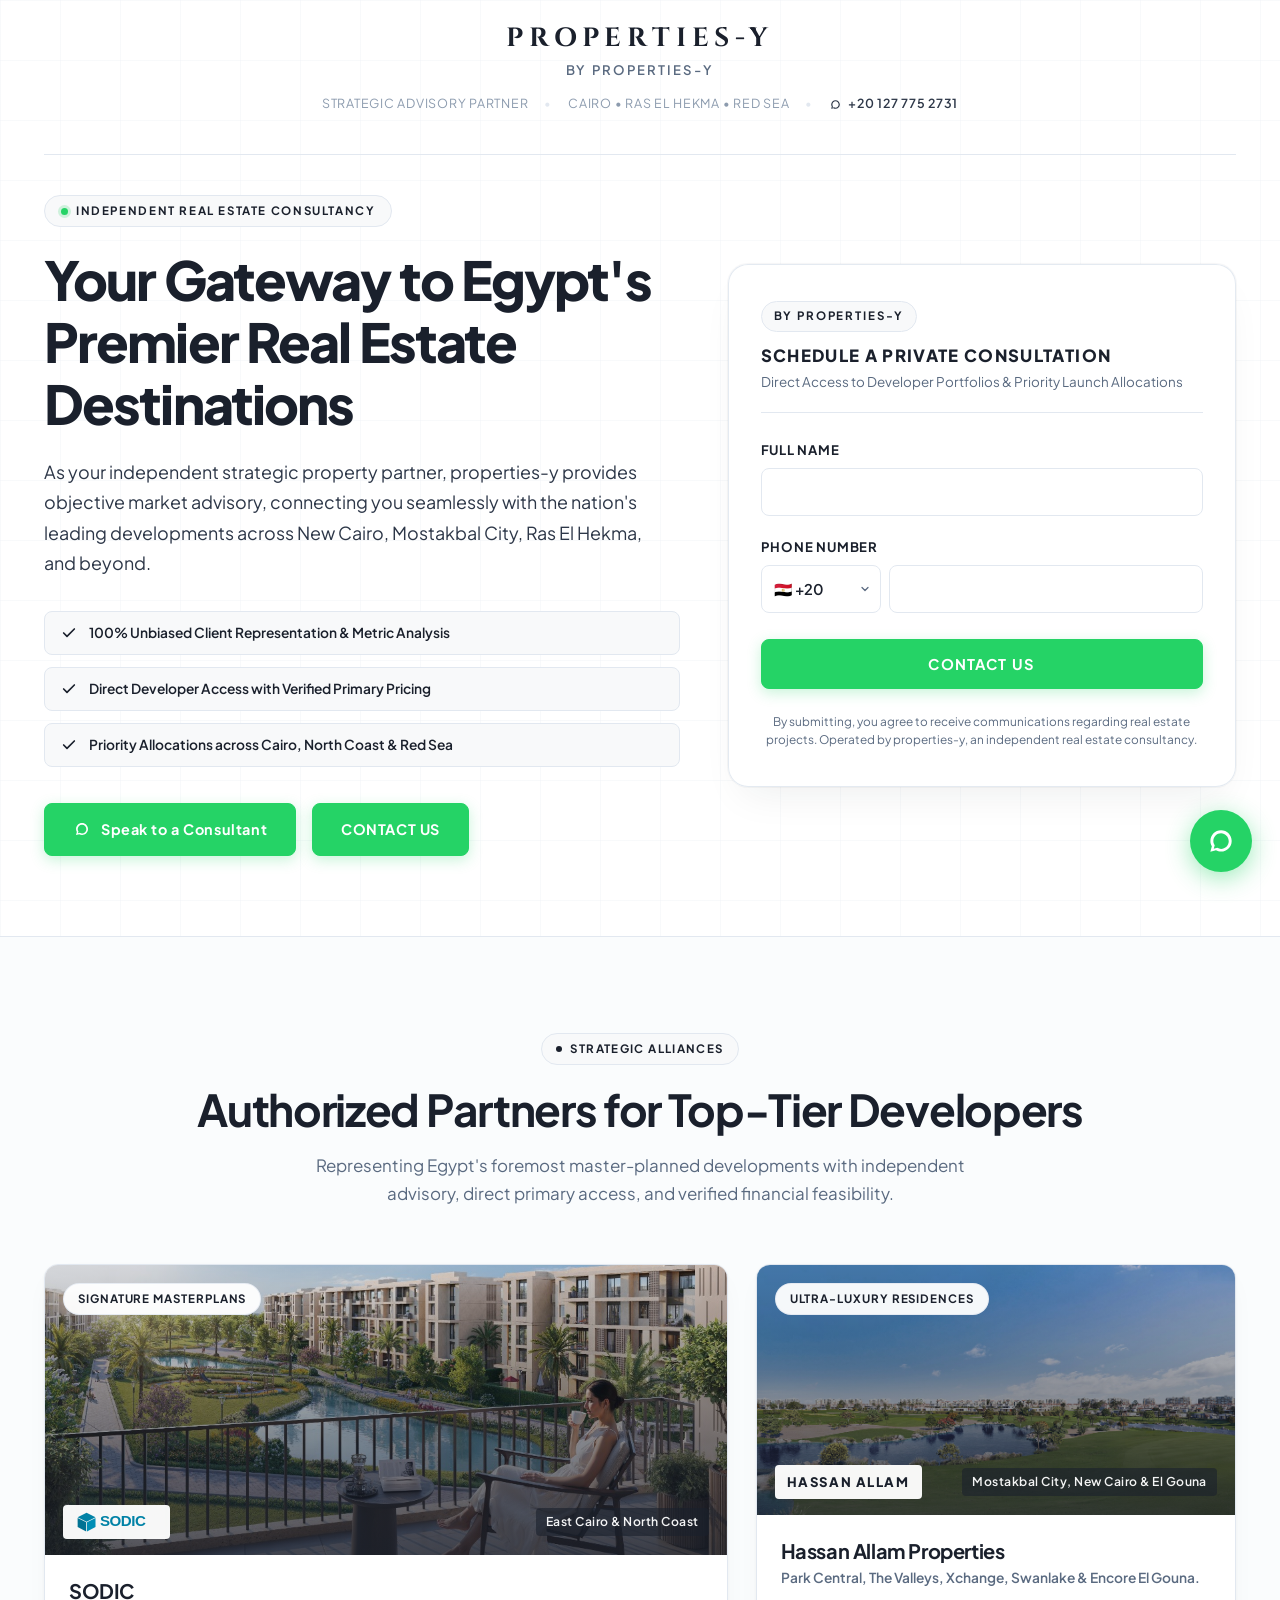
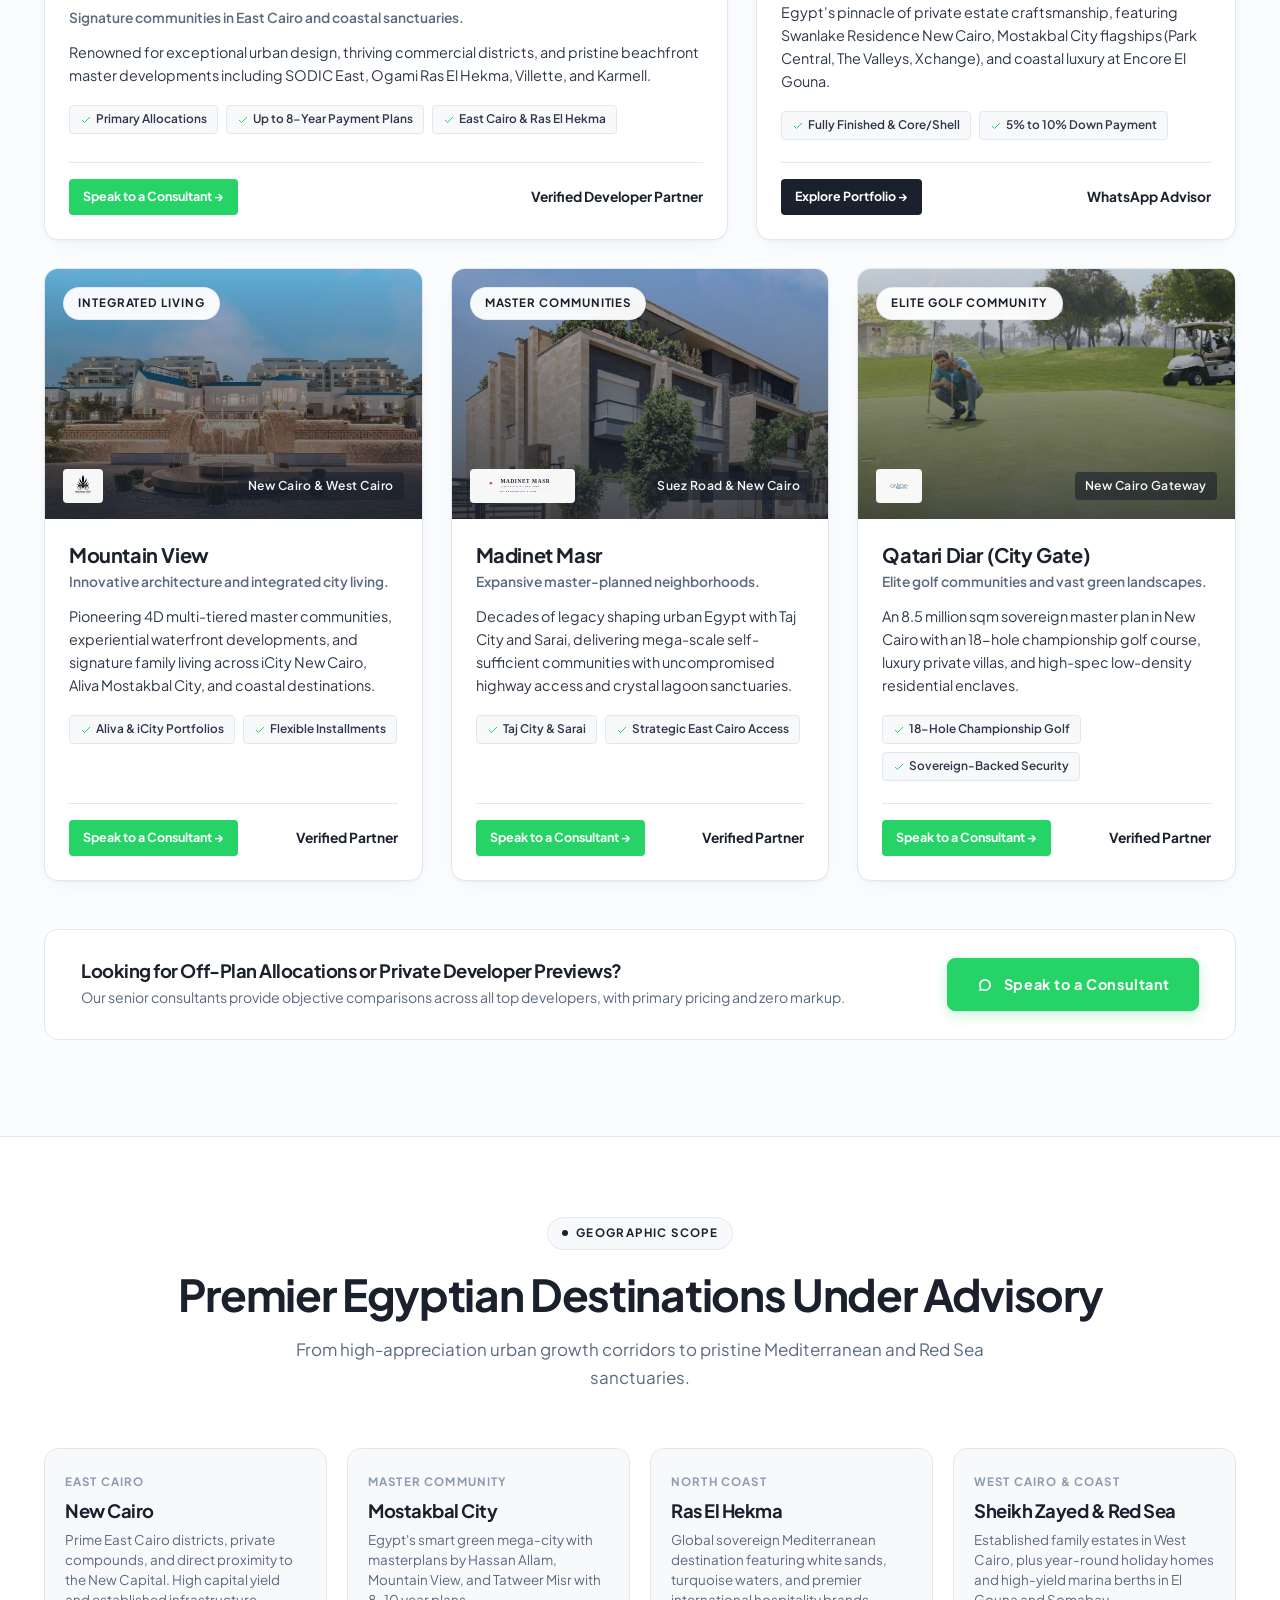
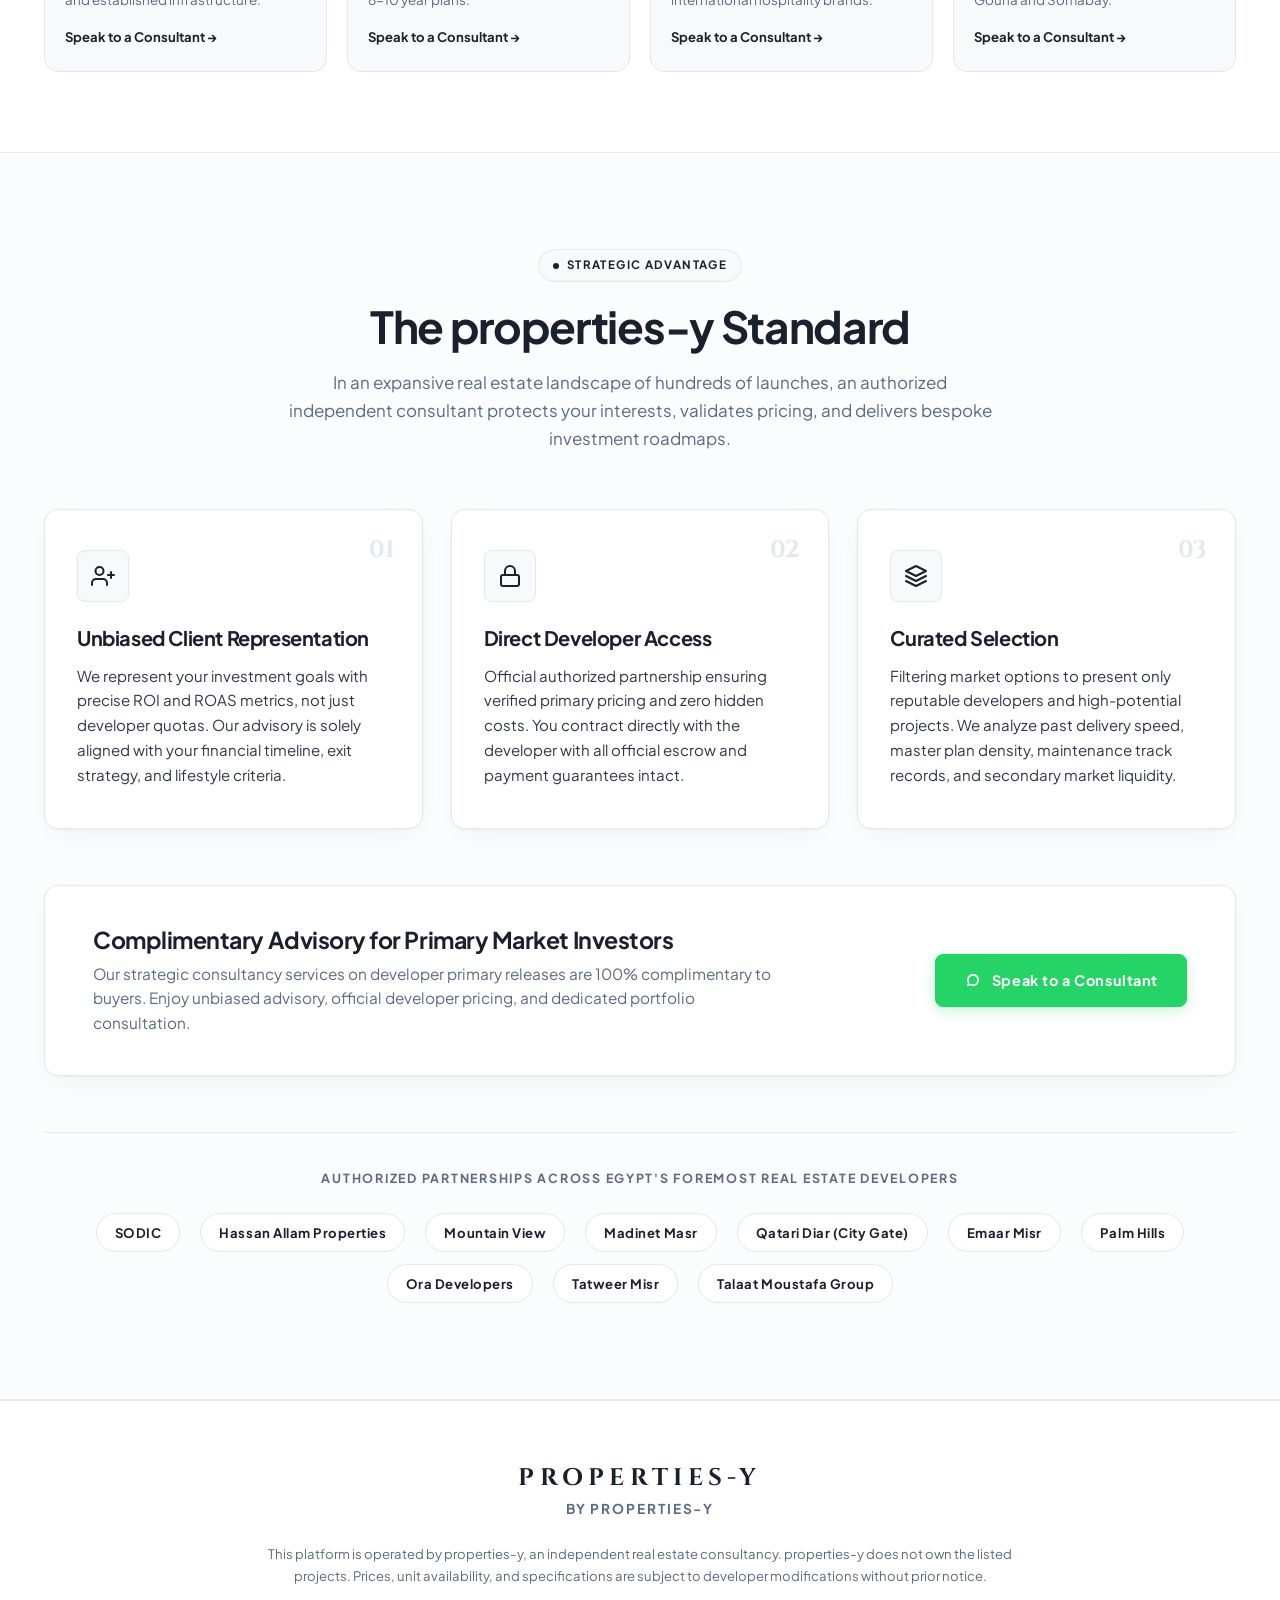
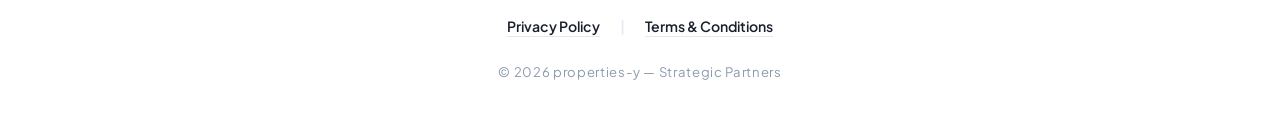
==== commit a65474b2: "feat(portfolio): launch avant-garde Hassan Allam Properties portfolio landing page at /hassan-allam" ====
--- a/index.html
+++ b/index.html
@@ -296,45 +296,46 @@
         <!-- Developer 2: Hassan Allam Properties (Col Span 5) -->
         <article class="developer-card col-span-5">
           <div class="developer-card-media">
-            <img src="images/villas-exterior.jpg" alt="Hassan Allam Properties Ultra-Luxury Estates" loading="lazy">
+            <img src="/images/hassan-allam/hero-hap-cinematic.jpg" alt="Hassan Allam Properties Ultra-Luxury Estates" loading="lazy">
             <div class="developer-card-overlay"></div>
             <span class="developer-badge-top">Ultra-Luxury Residences</span>
             <div class="developer-media-footer">
               <div class="developer-logo-box">
                 <span class="developer-logo-text">HASSAN ALLAM</span>
               </div>
-              <span class="developer-destination-tag">Mostakbal City & East Cairo</span>
+              <span class="developer-destination-tag">Mostakbal City, New Cairo & El Gouna</span>
             </div>
           </div>
           <div class="developer-card-body">
             <div class="developer-card-header">
               <h3 class="developer-title">Hassan Allam Properties</h3>
-              <div class="developer-signature-scope">Premium estates and fully finished residences.</div>
+              <div class="developer-signature-scope">Park Central, The Valleys, Xchange, Swanlake & Encore El Gouna.</div>
             </div>
             <p class="developer-description">
-              Egypt's pinnacle of private estate craftsmanship, featuring Swan Lake Residences, Haptown Mostakbal City,
-              and Little Venice, combining timeless architecture with expansive landscaped horizons.
+              Egypt's pinnacle of private estate craftsmanship, featuring Swanlake Residence New Cairo, Mostakbal City flagships (Park Central, The Valleys, Xchange), and coastal luxury at Encore El Gouna.
             </p>
             <div class="developer-tags">
               <span class="dev-tag">
                 <svg width="12" height="12" viewBox="0 0 24 24" fill="none" stroke="currentColor" stroke-width="2">
                   <polyline points="20 6 9 17 4 12"></polyline>
                 </svg>
-                Fully Finished Units
-              </span>
-              <span class="dev-tag">
-                <svg width="12" height="12" viewBox="0 0 24 24" fill="none" stroke="currentColor" stroke-width="2">
-                  <polyline points="20 6 9 17 4 12"></polyline>
-                </svg>
-                Swan Lake & Haptown
+                Fully Finished & Core/Shell
+              </span>
+              <span class="dev-tag">
+                <svg width="12" height="12" viewBox="0 0 24 24" fill="none" stroke="currentColor" stroke-width="2">
+                  <polyline points="20 6 9 17 4 12"></polyline>
+                </svg>
+                5% to 10% Down Payment
               </span>
             </div>
             <div class="developer-card-footer">
+              <a href="/hassan-allam" class="dev-action-btn-sm" style="background:#1A202C;color:#FFFFFF;text-decoration:none;">
+                Explore Portfolio →
+              </a>
               <a href="https://wa.me/201277752731?text=Hello%20properties-y,%20I%20would%20like%20to%20inquire%20about%20Hassan%20Allam%20Properties."
-                target="_blank" rel="noopener noreferrer" class="dev-action-btn-sm">
-                Speak to a Consultant →
+                target="_blank" rel="noopener noreferrer" class="dev-action-link">
+                WhatsApp Advisor
               </a>
-              <span class="dev-action-link">Verified Developer Partner</span>
             </div>
           </div>
         </article>
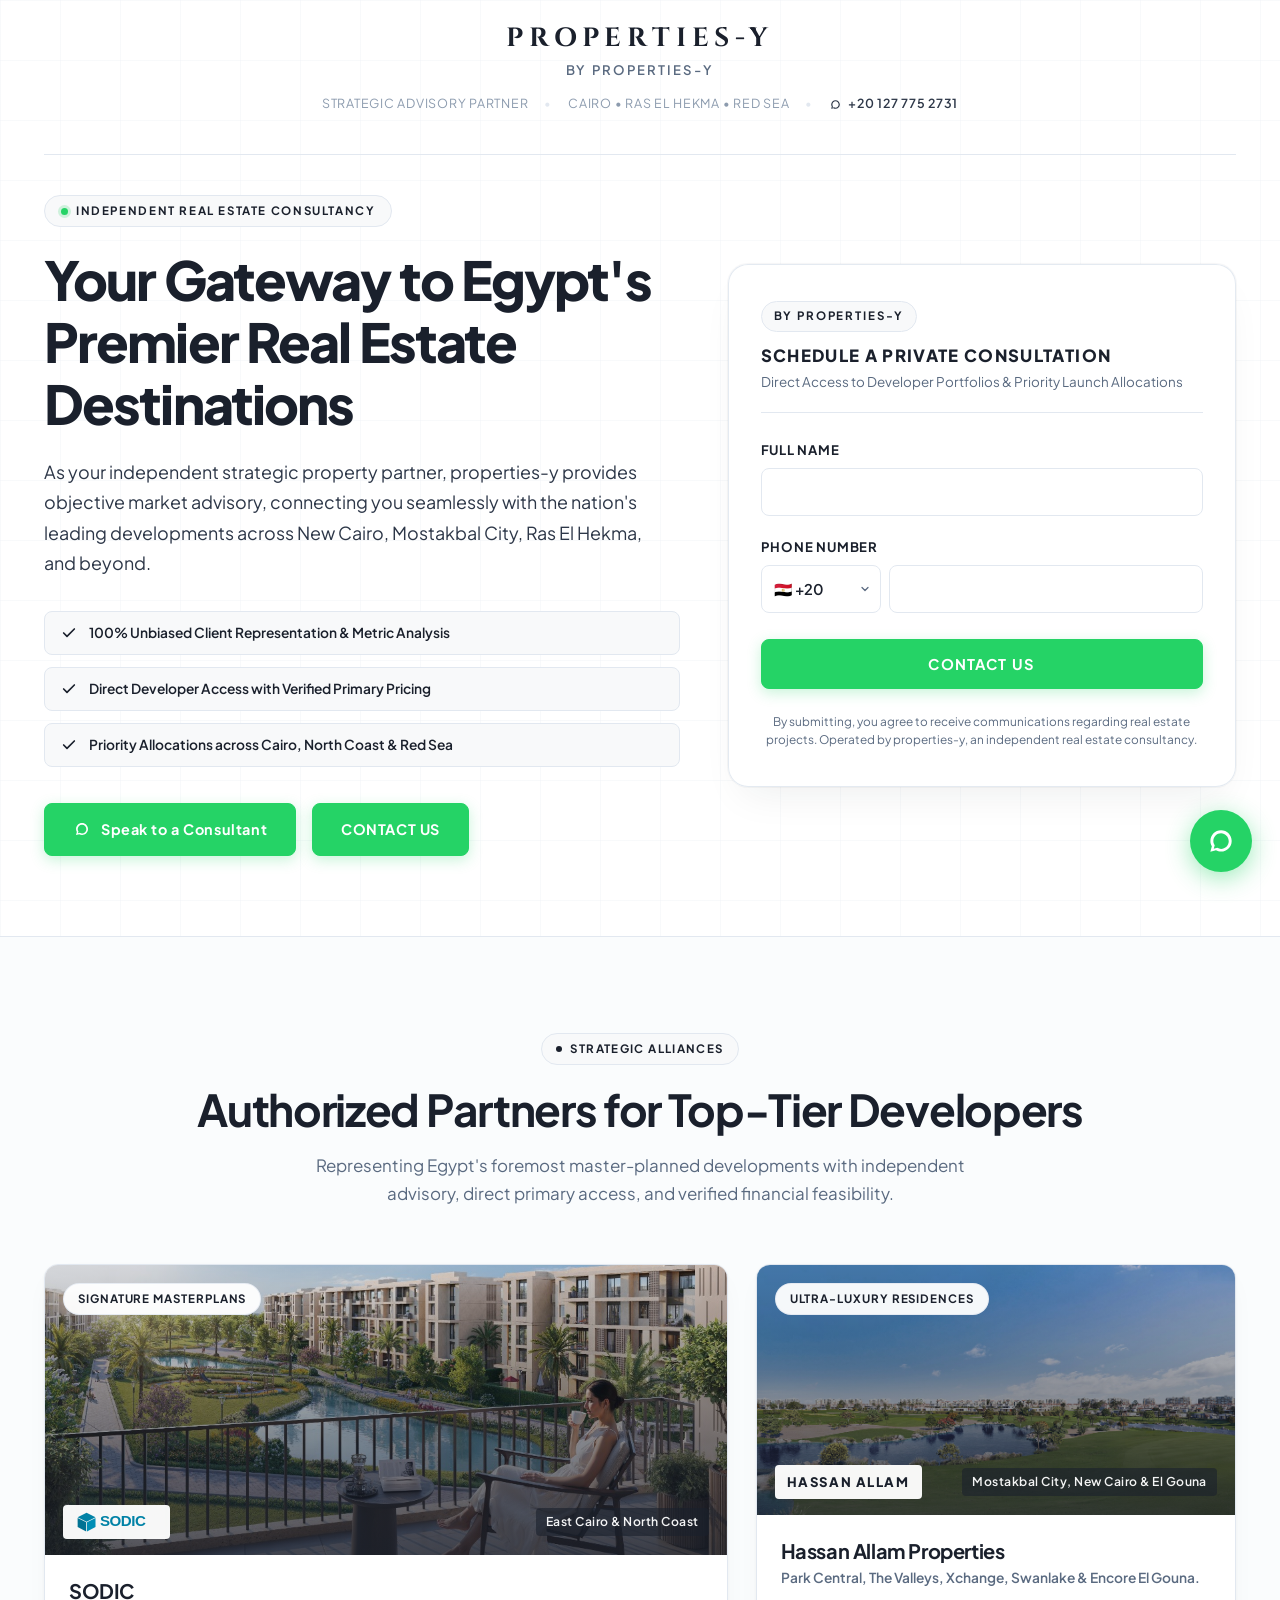
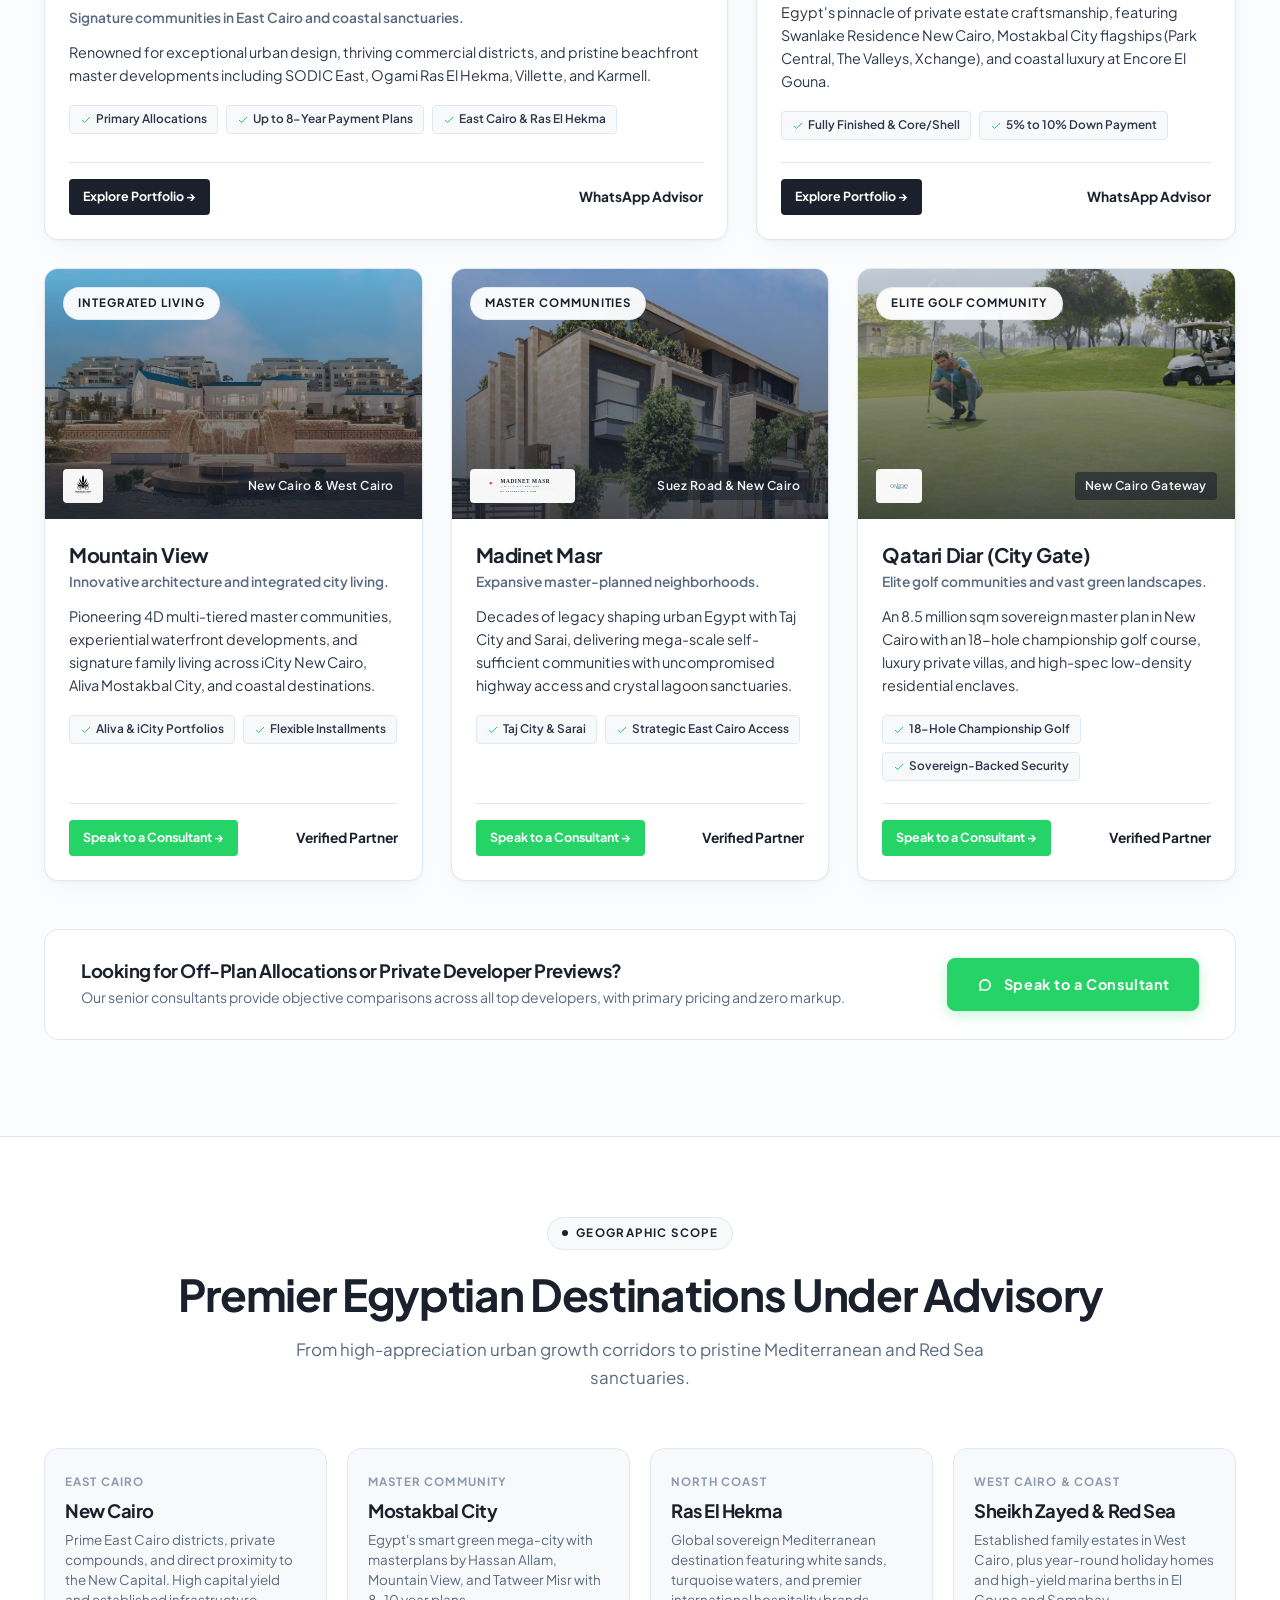
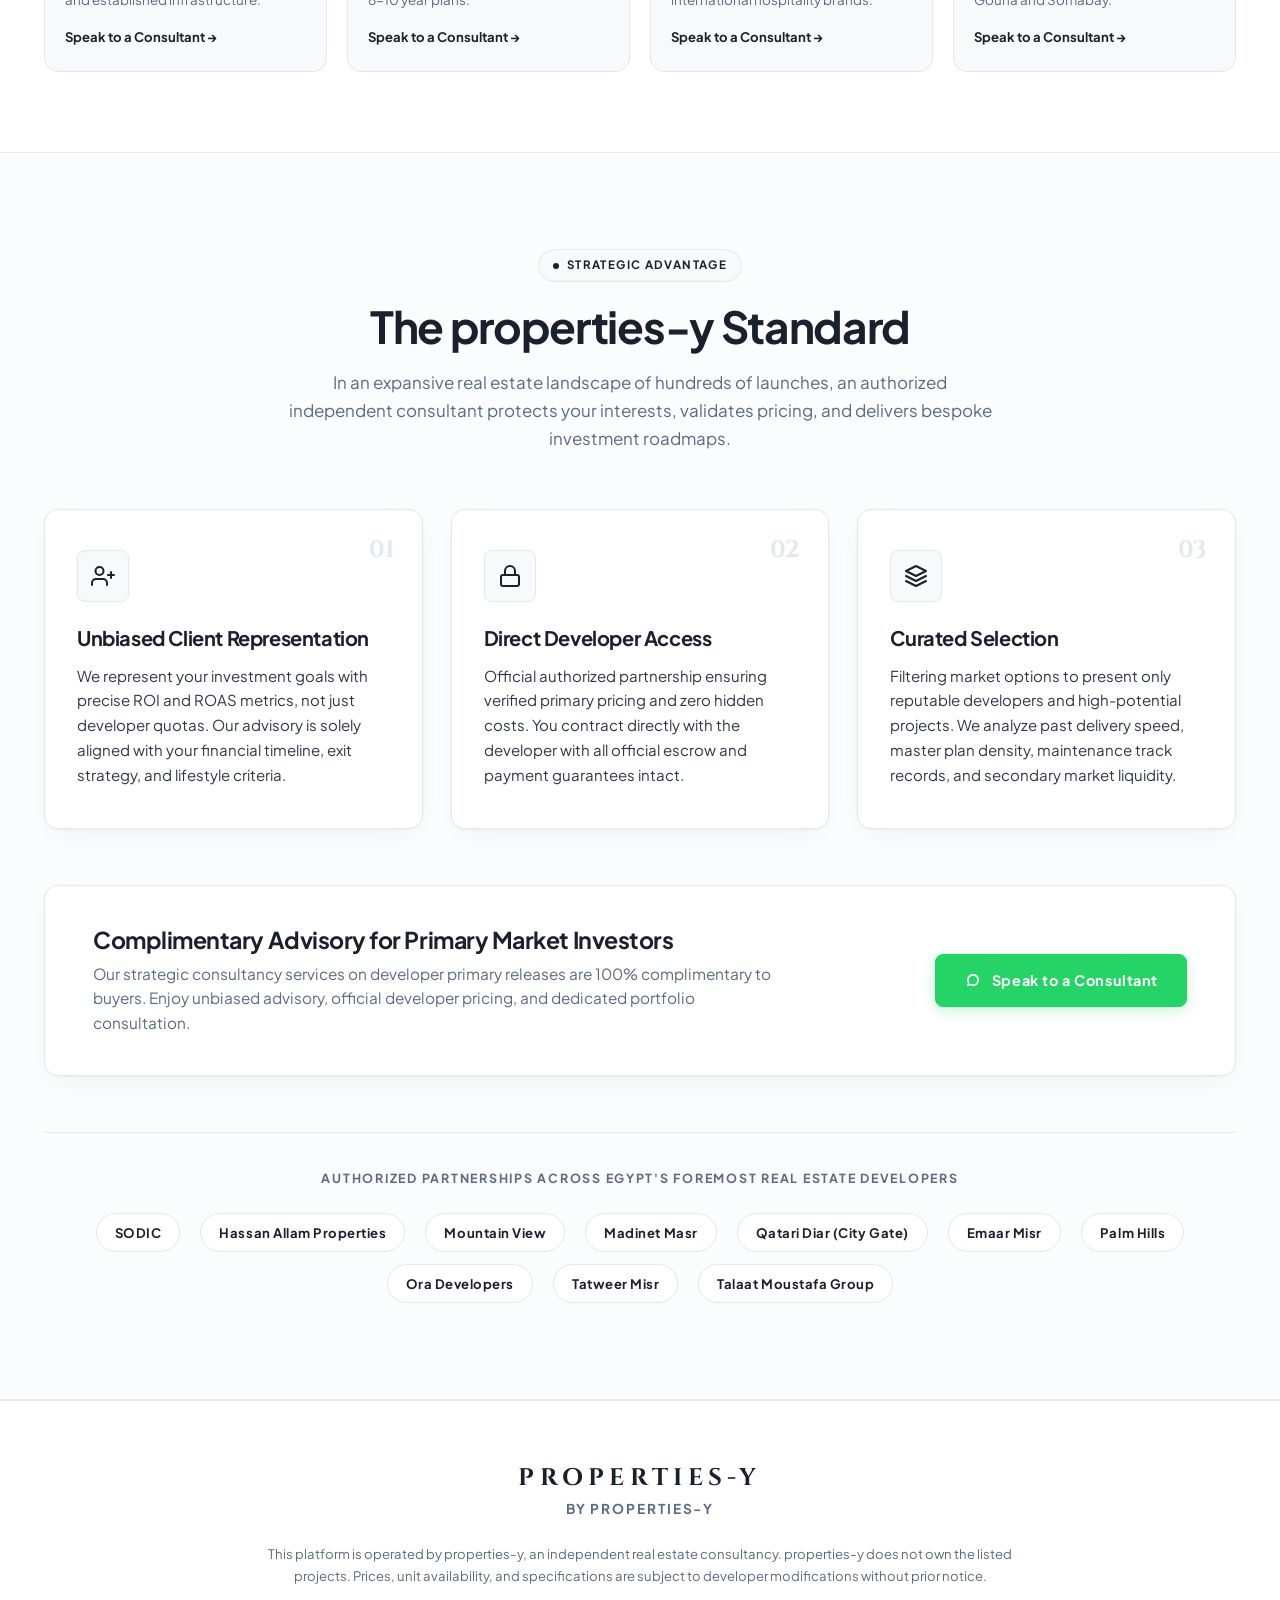
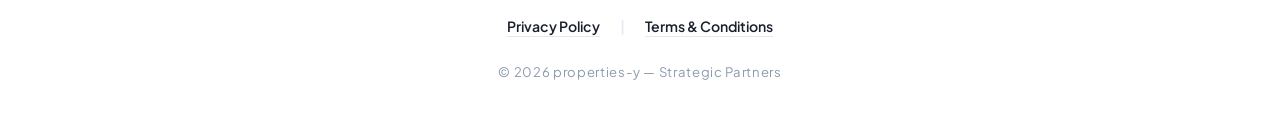
==== commit d2b00094: "ROUTING: Enforce strict canonical link properties-y.com/sodic/ with 301 redirects and homepage linki" ====
--- a/index.html
+++ b/index.html
@@ -1,4 +1,4 @@
-<!DOCTYPE html>
+﻿<!DOCTYPE html>
 <html lang="en">
 
 <head>
@@ -14,33 +14,79 @@
     gtag('config', 'AW-18564830215');
     gtag('config', 'AW-18125180547');
 
+        var _lastWaConversionTime = 0;
     function gtag_report_conversion(url) {
-      var navigated = false;
-      var callback = function () {
-        if (!navigated && typeof(url) != 'undefined' && url) {
-          navigated = true;
-          window.location = url;
-        }
-      };
-      if (typeof(url) != 'undefined' && url) {
-        setTimeout(callback, 500);
+      var now = Date.now();
+      if (now - _lastWaConversionTime < 300) {
+        return true;
       }
+      _lastWaConversionTime = now;
+
       if (typeof gtag === 'function') {
         gtag('event', 'conversion', {
-            'send_to': 'AW-18564830215/A7t2CIvYnLYdEIeos5RF',
-            'value': 1.0,
-            'currency': 'EGP',
-            'event_callback': callback
+          'send_to': 'AW-18125180547/AZcICJes-qQcEIOd4cJD',
+          'value': 1.0,
+          'currency': 'EGP'
         });
         gtag('event', 'conversion', {
-            'send_to': 'AW-18125180547/AZcICJes-qQcEIOd4cJD',
-            'value': 1.0,
-            'currency': 'EGP'
-        });
-      } else {
-        callback();
+          'send_to': 'AW-18125180547',
+          'value': 1.0,
+          'currency': 'EGP'
+        });
+        gtag('event', 'contact', {
+          'send_to': 'AW-18125180547',
+          'method': 'WhatsApp',
+          'event_category': 'WhatsApp',
+          'event_label': 'WhatsApp Click'
+        });
+        gtag('event', 'whatsapp_click', {
+          'send_to': 'AW-18125180547'
+        });
+        gtag('event', 'conversion', {
+          'send_to': 'AW-18564830215/A7t2CIvYnLYdEIeos5RF',
+          'value': 1.0,
+          'currency': 'EGP'
+        });
       }
-      return false;
+      return true;
+    }
+
+    var _lastFormConversionTime = 0;
+    function gtag_report_form_conversion() {
+      var now = Date.now();
+      if (now - _lastFormConversionTime < 500) {
+        return true;
+      }
+      _lastFormConversionTime = now;
+
+      if (typeof gtag === 'function') {
+        gtag('event', 'conversion', {
+          'send_to': 'AW-18125180547/AZcICJes-qQcEIOd4cJD',
+          'value': 1.0,
+          'currency': 'EGP'
+        });
+        gtag('event', 'conversion', {
+          'send_to': 'AW-18125180547',
+          'value': 1.0,
+          'currency': 'EGP'
+        });
+        gtag('event', 'generate_lead', {
+          'send_to': 'AW-18125180547',
+          'value': 1.0,
+          'currency': 'EGP',
+          'event_category': 'form',
+          'event_label': 'Lead Form Submission'
+        });
+        gtag('event', 'lead_form_submission', {
+          'send_to': 'AW-18125180547'
+        });
+        gtag('event', 'conversion', {
+          'send_to': 'AW-18564830215/A7t2CIvYnLYdEIeos5RF',
+          'value': 1.0,
+          'currency': 'EGP'
+        });
+      }
+      return true;
     }
   </script>
   <meta charset="UTF-8">
@@ -77,7 +123,7 @@
           <span class="divider">•</span>
           <span>Cairo • Ras El Hekma • Red Sea</span>
           <span class="divider">•</span>
-          <a href="https://wa.me/201277752731" target="_blank" rel="noopener noreferrer" class="direct-call">
+          <a href="https://wa.me/201277752731" target="_blank" rel="noopener noreferrer" class="direct-call" onclick="return gtag_report_conversion(this.href);">
             <svg width="13" height="13" viewBox="0 0 24 24" fill="currentColor">
               <path
                 d="M12.031 6.172c-3.181 0-5.767 2.586-5.768 5.766-.001 1.298.38 2.27 1.019 3.287l-.711 2.598 2.664-.698c.969.541 1.879.809 2.796.809 3.183 0 5.77-2.587 5.77-5.766.001-3.187-2.575-5.996-5.77-5.996zm7.986 5.766c-.001 4.405-3.584 7.988-7.986 7.988-1.379 0-2.674-.356-3.812-1.002l-4.219 1.106 1.127-4.116c-.714-1.189-1.082-2.56-1.082-3.976.002-4.406 3.586-7.988 7.988-7.988 4.398.001 7.984 3.584 7.984 7.988z" />
@@ -137,7 +183,7 @@
           <!-- Direct Hero Actions -->
           <div class="hero-actions">
             <a href="https://wa.me/201277752731" target="_blank" rel="noopener noreferrer"
-              class="btn btn-whatsapp-green">
+              class="btn btn-whatsapp-green" onclick="return gtag_report_conversion(this.href);">
               <svg width="18" height="18" viewBox="0 0 24 24" fill="currentColor">
                 <path
                   d="M12.031 6.172c-3.181 0-5.767 2.586-5.768 5.766-.001 1.298.38 2.27 1.019 3.287l-.711 2.598 2.664-.698c.969.541 1.879.809 2.796.809 3.183 0 5.77-2.587 5.77-5.766.001-3.187-2.575-5.996-5.77-5.996zm7.986 5.766c-.001 4.405-3.584 7.988-7.986 7.988-1.379 0-2.674-.356-3.812-1.002l-4.219 1.106 1.127-4.116c-.714-1.189-1.082-2.56-1.082-3.976.002-4.406 3.586-7.988 7.988-7.988 4.398.001 7.984 3.584 7.984 7.988z" />
@@ -284,11 +330,13 @@
               </span>
             </div>
             <div class="developer-card-footer">
+              <a href="/sodic/" class="dev-action-btn-sm" style="background:#1A202C;color:#FFFFFF;text-decoration:none;">
+                Explore Portfolio →
+              </a>
               <a href="https://wa.me/201277752731?text=Hello%20properties-y,%20I%20would%20like%20to%20inquire%20about%20SODIC%20developments."
-                target="_blank" rel="noopener noreferrer" class="dev-action-btn-sm">
-                Speak to a Consultant →
+                target="_blank" rel="noopener noreferrer" class="dev-action-link" onclick="return gtag_report_conversion(this.href);">
+                WhatsApp Advisor
               </a>
-              <span class="dev-action-link">Verified Developer Partner</span>
             </div>
           </div>
         </article>
@@ -329,11 +377,11 @@
               </span>
             </div>
             <div class="developer-card-footer">
-              <a href="/hassan-allam" class="dev-action-btn-sm" style="background:#1A202C;color:#FFFFFF;text-decoration:none;">
+              <a href="/hassan-allam/" class="dev-action-btn-sm" style="background:#1A202C;color:#FFFFFF;text-decoration:none;">
                 Explore Portfolio →
               </a>
               <a href="https://wa.me/201277752731?text=Hello%20properties-y,%20I%20would%20like%20to%20inquire%20about%20Hassan%20Allam%20Properties."
-                target="_blank" rel="noopener noreferrer" class="dev-action-link">
+                target="_blank" rel="noopener noreferrer" class="dev-action-link" onclick="return gtag_report_conversion(this.href);">
                 WhatsApp Advisor
               </a>
             </div>
@@ -378,7 +426,7 @@
             </div>
             <div class="developer-card-footer">
               <a href="https://wa.me/201277752731?text=Hello%20properties-y,%20I%20would%20like%20to%20inquire%20about%20Mountain%20View."
-                target="_blank" rel="noopener noreferrer" class="dev-action-btn-sm">
+                target="_blank" rel="noopener noreferrer" class="dev-action-btn-sm" onclick="return gtag_report_conversion(this.href);">
                 Speak to a Consultant →
               </a>
               <span class="dev-action-link">Verified Partner</span>
@@ -424,7 +472,7 @@
             </div>
             <div class="developer-card-footer">
               <a href="https://wa.me/201277752731?text=Hello%20properties-y,%20I%20would%20like%20to%20inquire%20about%20Madinet%20Masr."
-                target="_blank" rel="noopener noreferrer" class="dev-action-btn-sm">
+                target="_blank" rel="noopener noreferrer" class="dev-action-btn-sm" onclick="return gtag_report_conversion(this.href);">
                 Speak to a Consultant →
               </a>
               <span class="dev-action-link">Verified Partner</span>
@@ -470,7 +518,7 @@
             </div>
             <div class="developer-card-footer">
               <a href="https://wa.me/201277752731?text=Hello%20properties-y,%20I%20would%20like%20to%20inquire%20about%20City%20Gate%20by%20Qatari%20Diar."
-                target="_blank" rel="noopener noreferrer" class="dev-action-btn-sm">
+                target="_blank" rel="noopener noreferrer" class="dev-action-btn-sm" onclick="return gtag_report_conversion(this.href);">
                 Speak to a Consultant →
               </a>
               <span class="dev-action-link">Verified Partner</span>
@@ -488,7 +536,7 @@
             zero markup.</p>
         </div>
         <a href="https://wa.me/201277752731?text=Hello%20properties-y,%20I%20would%20like%20to%20speak%20to%20a%20consultant%20regarding%20developer%20portfolios."
-          target="_blank" rel="noopener noreferrer" class="btn btn-whatsapp-green">
+          target="_blank" rel="noopener noreferrer" class="btn btn-whatsapp-green" onclick="return gtag_report_conversion(this.href);">
           <svg width="18" height="18" viewBox="0 0 24 24" fill="currentColor">
             <path
               d="M12.031 6.172c-3.181 0-5.767 2.586-5.768 5.766-.001 1.298.38 2.27 1.019 3.287l-.711 2.598 2.664-.698c.969.541 1.879.809 2.796.809 3.183 0 5.77-2.587 5.77-5.766.001-3.187-2.575-5.996-5.77-5.996zm7.986 5.766c-.001 4.405-3.584 7.988-7.986 7.988-1.379 0-2.674-.356-3.812-1.002l-4.219 1.106 1.127-4.116c-.714-1.189-1.082-2.56-1.082-3.976.002-4.406 3.586-7.988 7.988-7.988 4.398.001 7.984 3.584 7.984 7.988z" />
@@ -525,7 +573,7 @@
           <p class="dest-details">Prime East Cairo districts, private compounds, and direct proximity to the New
             Capital. High capital yield and established infrastructure.</p>
           <a href="https://wa.me/201277752731?text=Hello%20properties-y,%20I%20am%20interested%20in%20New%20Cairo%20properties."
-            target="_blank" rel="noopener noreferrer" class="dest-inquire">Speak to a Consultant →</a>
+            target="_blank" rel="noopener noreferrer" class="dest-inquire" onclick="return gtag_report_conversion(this.href);">Speak to a Consultant →</a>
         </div>
 
         <div class="destination-compact-card">
@@ -534,7 +582,7 @@
           <p class="dest-details">Egypt's smart green mega-city with masterplans by Hassan Allam, Mountain View, and
             Tatweer Misr with 8-10 year plans.</p>
           <a href="https://wa.me/201277752731?text=Hello%20properties-y,%20I%20am%20interested%20in%20Mostakbal%20City%20properties."
-            target="_blank" rel="noopener noreferrer" class="dest-inquire">Speak to a Consultant →</a>
+            target="_blank" rel="noopener noreferrer" class="dest-inquire" onclick="return gtag_report_conversion(this.href);">Speak to a Consultant →</a>
         </div>
 
         <div class="destination-compact-card">
@@ -543,7 +591,7 @@
           <p class="dest-details">Global sovereign Mediterranean destination featuring white sands, turquoise waters,
             and premier international hospitality brands.</p>
           <a href="https://wa.me/201277752731?text=Hello%20properties-y,%20I%20am%20interested%20in%20Ras%20El%20Hekma%20properties."
-            target="_blank" rel="noopener noreferrer" class="dest-inquire">Speak to a Consultant →</a>
+            target="_blank" rel="noopener noreferrer" class="dest-inquire" onclick="return gtag_report_conversion(this.href);">Speak to a Consultant →</a>
         </div>
 
         <div class="destination-compact-card">
@@ -552,7 +600,7 @@
           <p class="dest-details">Established family estates in West Cairo, plus year-round holiday homes and high-yield
             marina berths in El Gouna and Somabay.</p>
           <a href="https://wa.me/201277752731?text=Hello%20properties-y,%20I%20am%20interested%20in%20West%20Cairo%20or%20Red%20Sea%20properties."
-            target="_blank" rel="noopener noreferrer" class="dest-inquire">Speak to a Consultant →</a>
+            target="_blank" rel="noopener noreferrer" class="dest-inquire" onclick="return gtag_report_conversion(this.href);">Speak to a Consultant →</a>
         </div>
       </div>
 
@@ -648,7 +696,7 @@
           </p>
         </div>
         <a href="https://wa.me/201277752731?text=Hello%20properties-y,%20I%20would%20like%20to%20speak%20to%20a%20consultant%20regarding%20property%20advisory."
-          target="_blank" rel="noopener noreferrer" class="btn btn-whatsapp-green">
+          target="_blank" rel="noopener noreferrer" class="btn btn-whatsapp-green" onclick="return gtag_report_conversion(this.href);">
           <svg width="18" height="18" viewBox="0 0 24 24" fill="currentColor">
             <path
               d="M12.031 6.172c-3.181 0-5.767 2.586-5.768 5.766-.001 1.298.38 2.27 1.019 3.287l-.711 2.598 2.664-.698c.969.541 1.879.809 2.796.809 3.183 0 5.77-2.587 5.77-5.766.001-3.187-2.575-5.996-5.77-5.996zm7.986 5.766c-.001 4.405-3.584 7.988-7.986 7.988-1.379 0-2.674-.356-3.812-1.002l-4.219 1.106 1.127-4.116c-.714-1.189-1.082-2.56-1.082-3.976.002-4.406 3.586-7.988 7.988-7.988 4.398.001 7.984 3.584 7.984 7.988z" />
@@ -718,7 +766,7 @@
        Fixed bottom-right round solid green icon (#25D366) linking to +201277752731
        ========================================================================== -->
   <a href="https://wa.me/201277752731" target="_blank" rel="noopener noreferrer" class="floating-whatsapp-btn"
-    aria-label="Direct WhatsApp Consultation with properties-y">
+    aria-label="Direct WhatsApp Consultation with properties-y" onclick="return gtag_report_conversion(this.href);">
     <span class="whatsapp-tooltip">Chat with a Consultant</span>
     <svg viewBox="0 0 24 24">
       <path
@@ -752,7 +800,7 @@
 
       <!-- Action Button: Solid green (#25D366) reading "CHAT ON WHATSAPP" -->
       <a href="https://wa.me/201277752731?text=Hello%2C%20I%20have%20just%20submitted%20my%20inquiry%20on%20properties-y%20and%20would%20like%20to%20receive%20the%20brochures%20and%20availability%20right%20away"
-        target="_blank" rel="noopener noreferrer" class="modal-action-btn">
+        target="_blank" rel="noopener noreferrer" class="modal-action-btn" onclick="return gtag_report_conversion(this.href);">
         <svg viewBox="0 0 24 24">
           <path
             d="M12.031 6.172c-3.181 0-5.767 2.586-5.768 5.766-.001 1.298.38 2.27 1.019 3.287l-.711 2.598 2.664-.698c.969.541 1.879.809 2.796.809 3.183 0 5.77-2.587 5.77-5.766.001-3.187-2.575-5.996-5.77-5.996zm7.986 5.766c-.001 4.405-3.584 7.988-7.986 7.988-1.379 0-2.674-.356-3.812-1.002l-4.219 1.106 1.127-4.116c-.714-1.189-1.082-2.56-1.082-3.976.002-4.406 3.586-7.988 7.988-7.988 4.398.001 7.984 3.584 7.984 7.988z" />
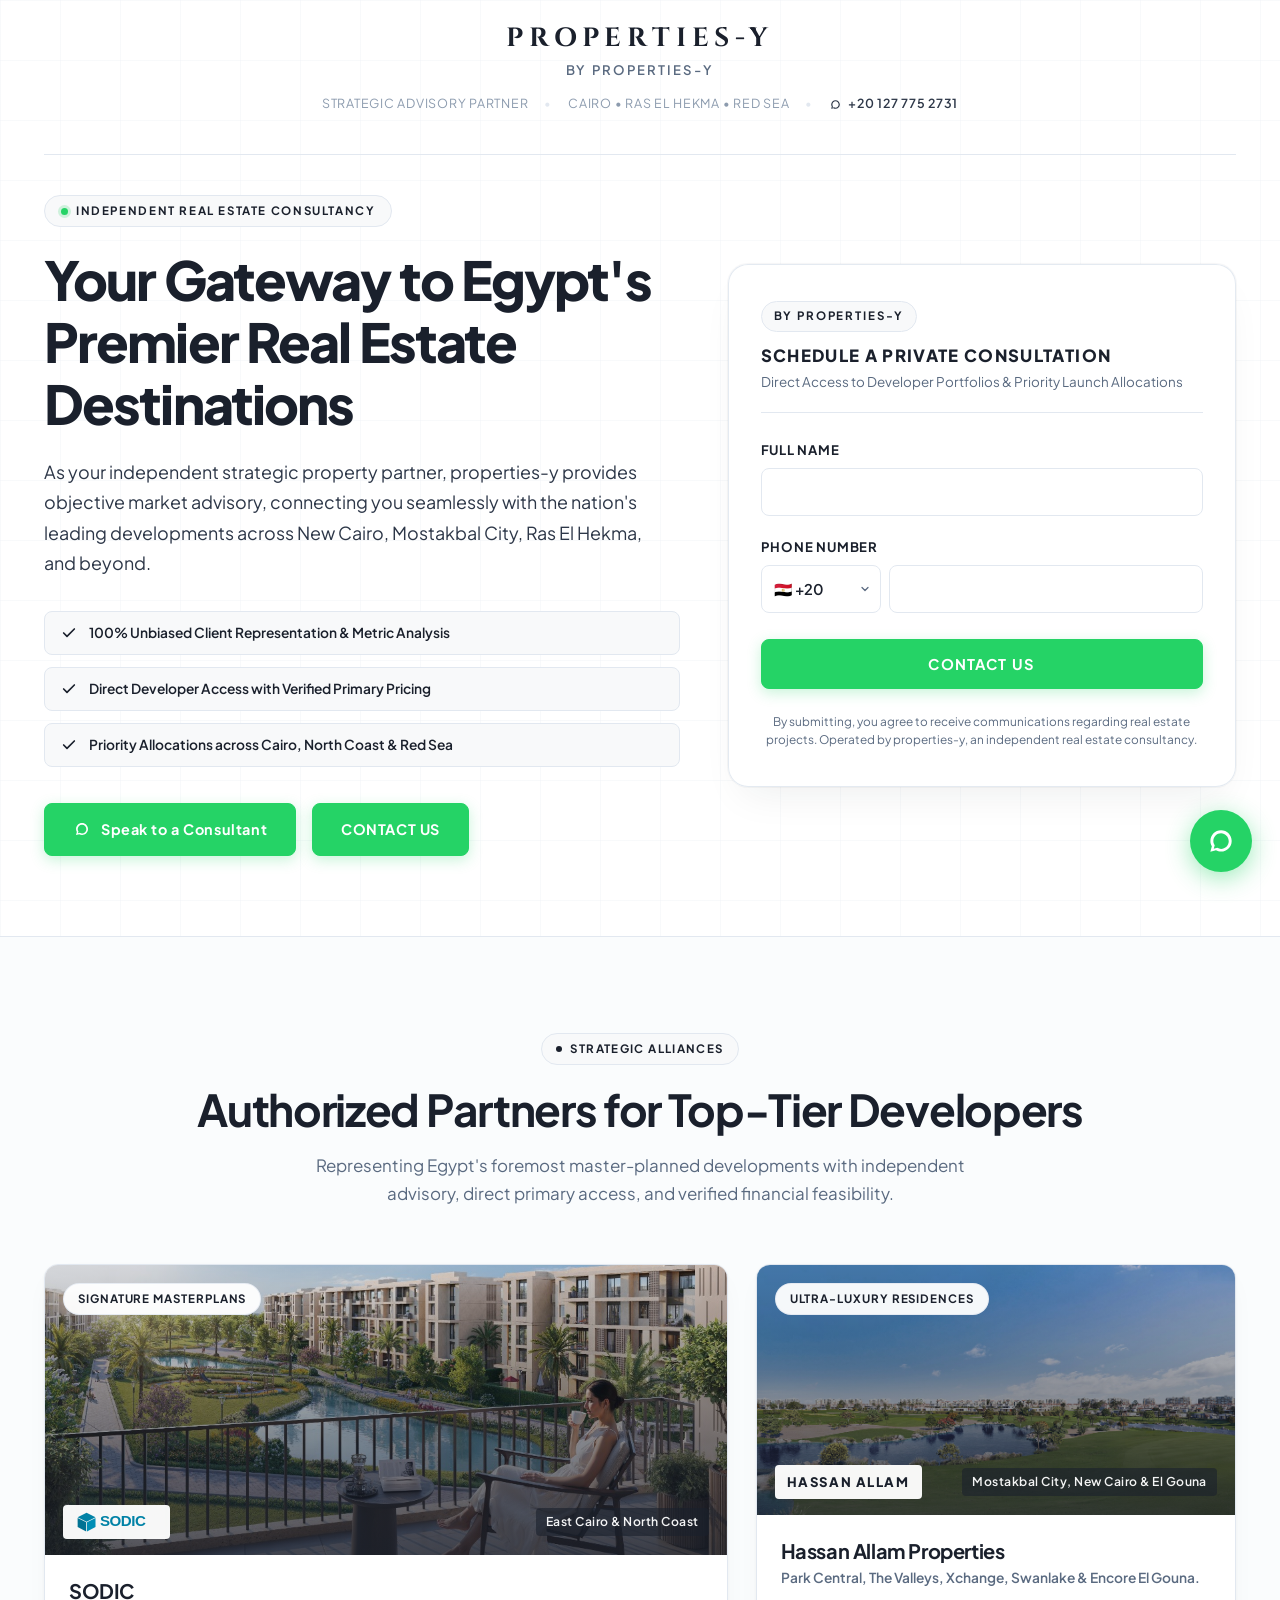
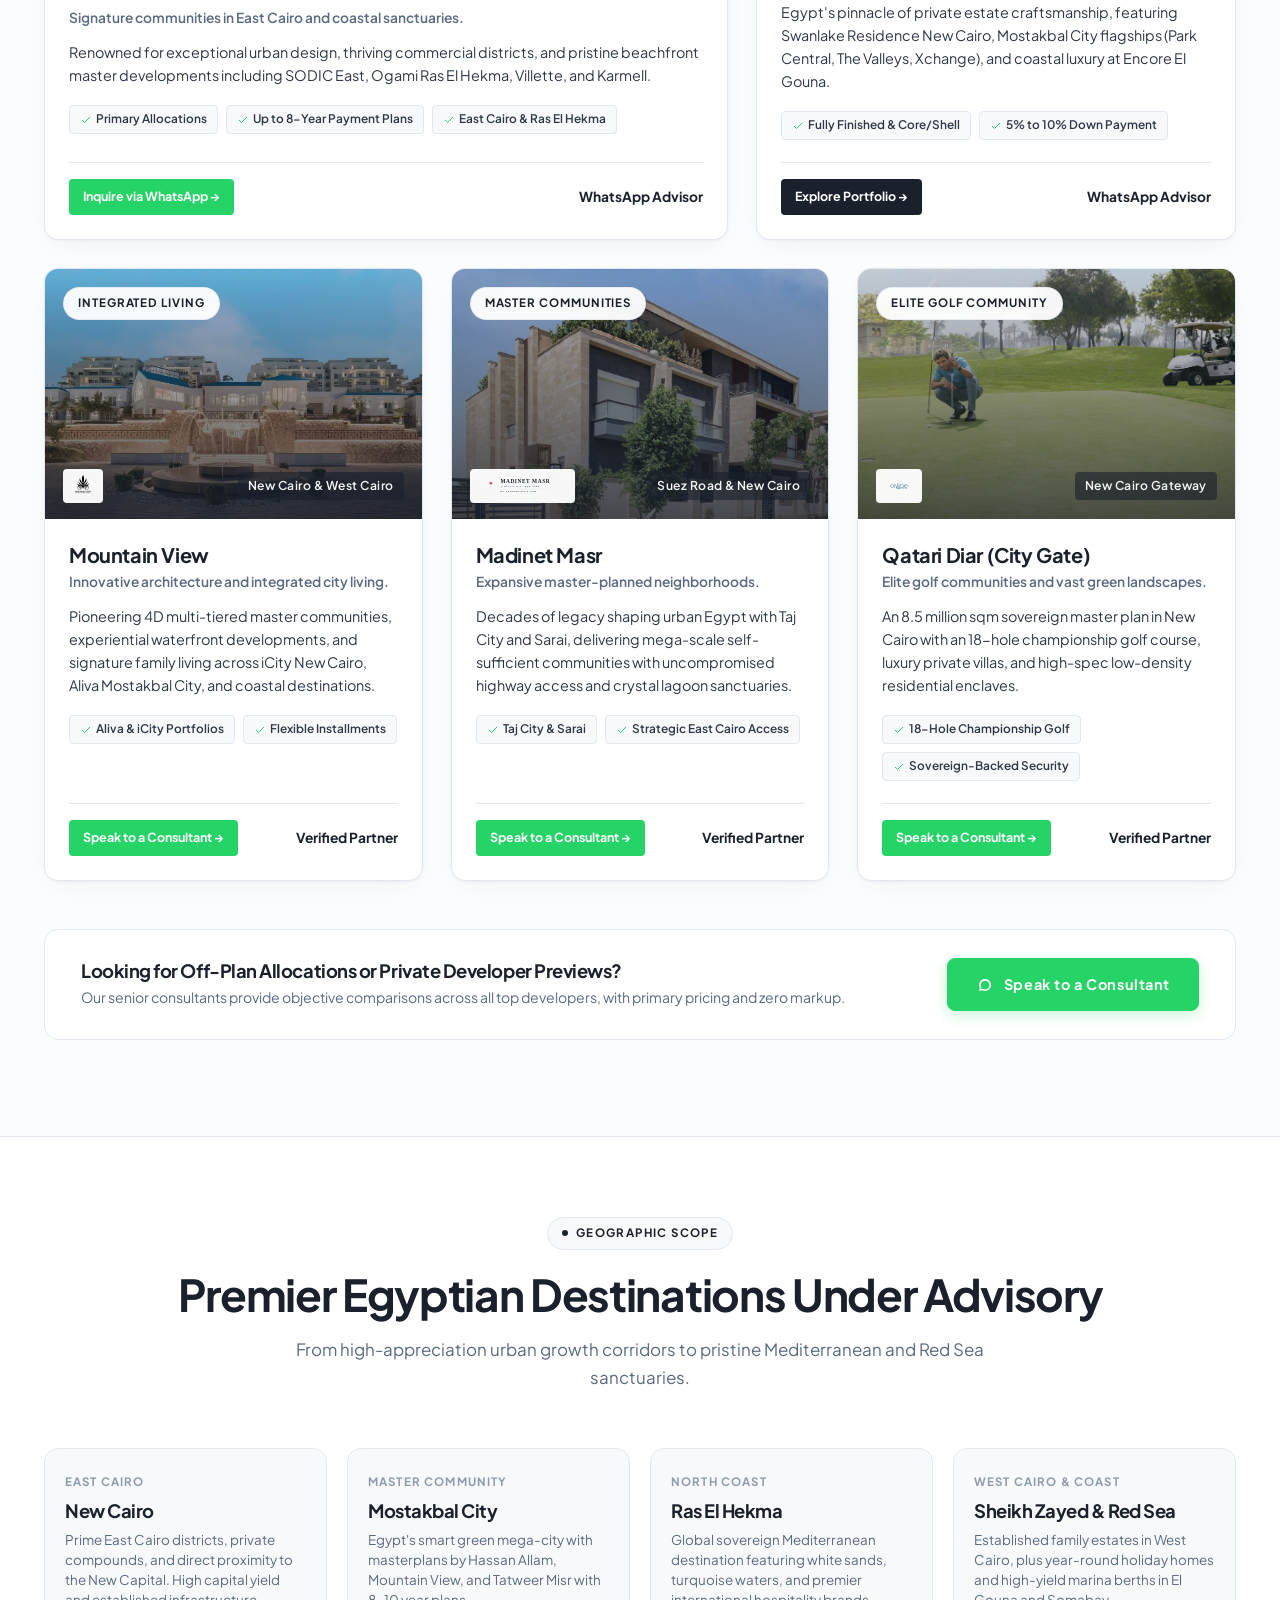
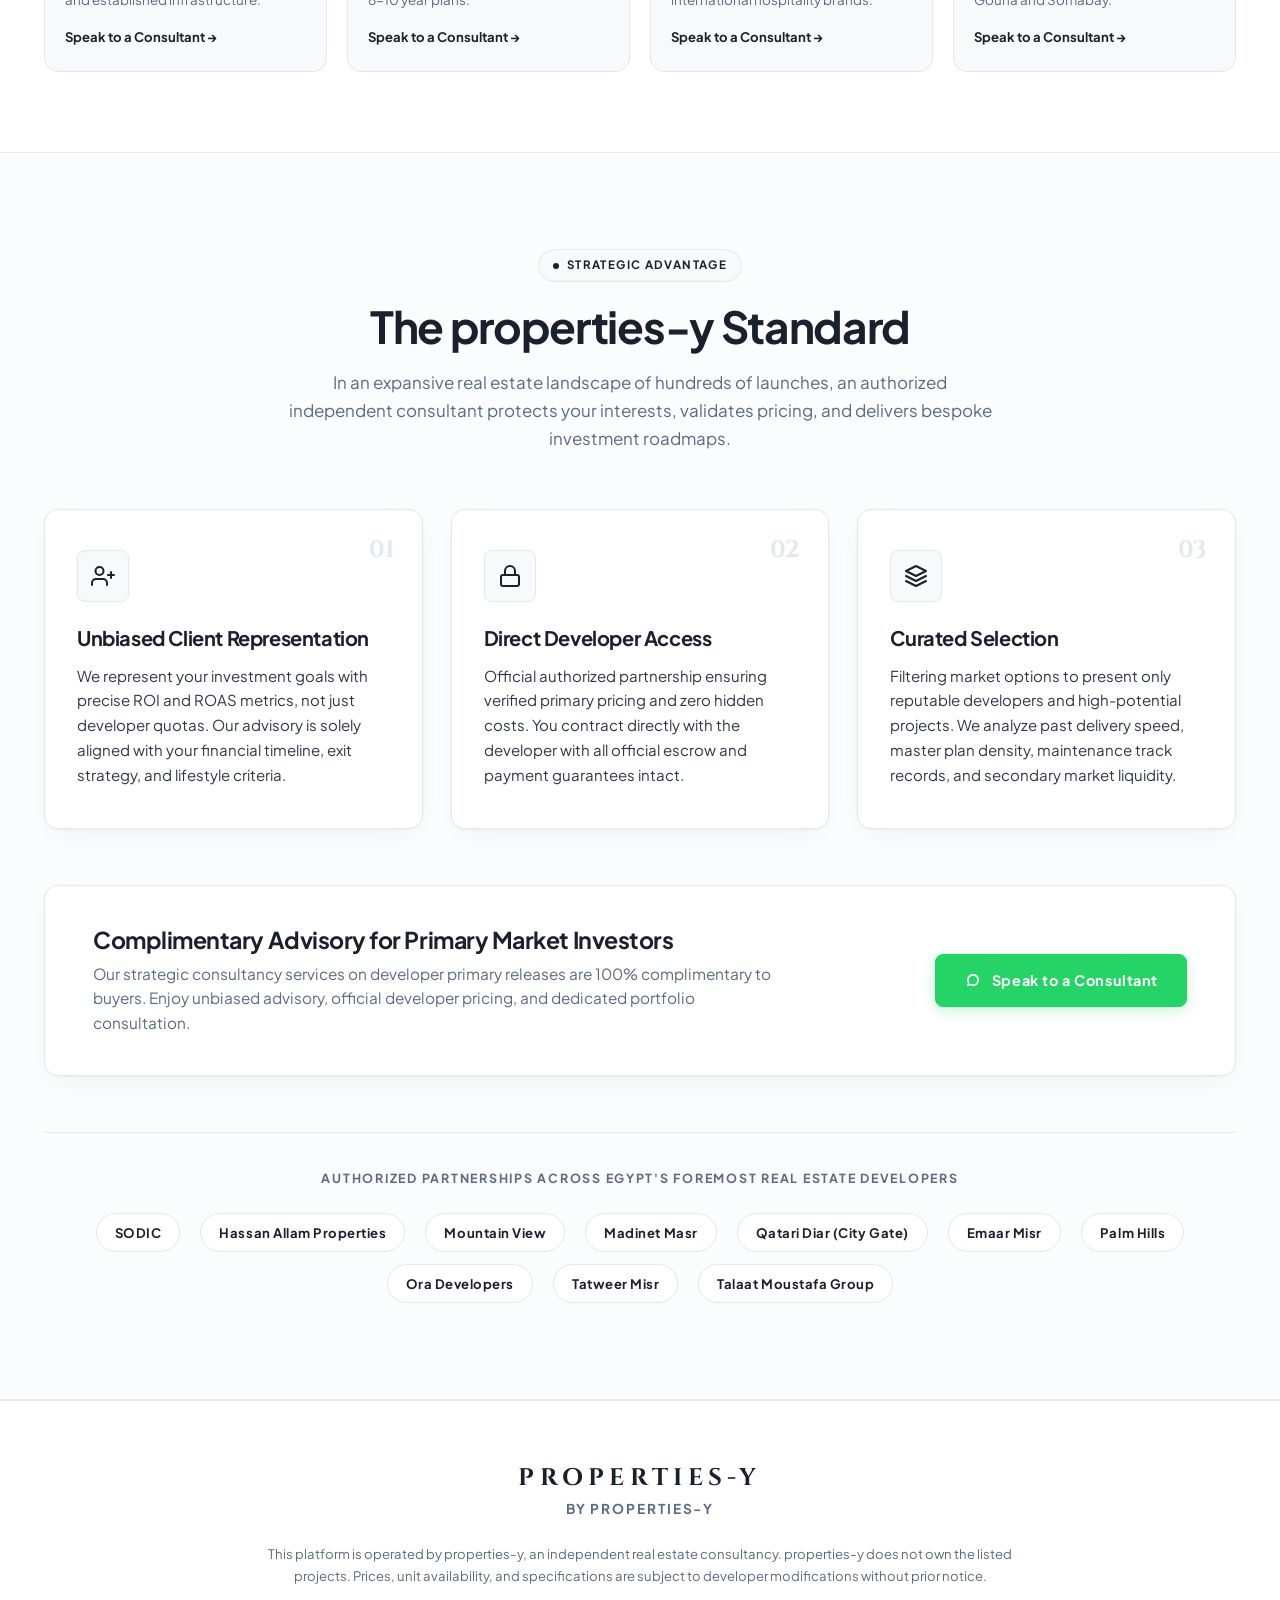
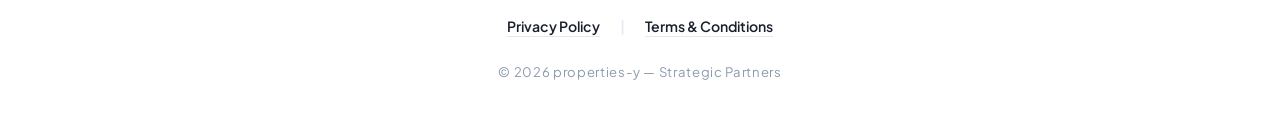
==== commit ff2ca479: "feat: remove SODIC portfolio page and all corresponding routes and rewrites" ====
--- a/index.html
+++ b/index.html
@@ -330,8 +330,9 @@
               </span>
             </div>
             <div class="developer-card-footer">
-              <a href="/sodic/" class="dev-action-btn-sm" style="background:#1A202C;color:#FFFFFF;text-decoration:none;">
-                Explore Portfolio →
+              <a href="https://wa.me/201277752731?text=Hello%20properties-y,%20I%20would%20like%20to%20inquire%20about%20SODIC%20developments."
+                target="_blank" rel="noopener noreferrer" class="dev-action-btn-sm" style="background:#25D366;color:#FFFFFF;text-decoration:none;" onclick="return gtag_report_conversion(this.href);">
+                Inquire via WhatsApp →
               </a>
               <a href="https://wa.me/201277752731?text=Hello%20properties-y,%20I%20would%20like%20to%20inquire%20about%20SODIC%20developments."
                 target="_blank" rel="noopener noreferrer" class="dev-action-link" onclick="return gtag_report_conversion(this.href);">
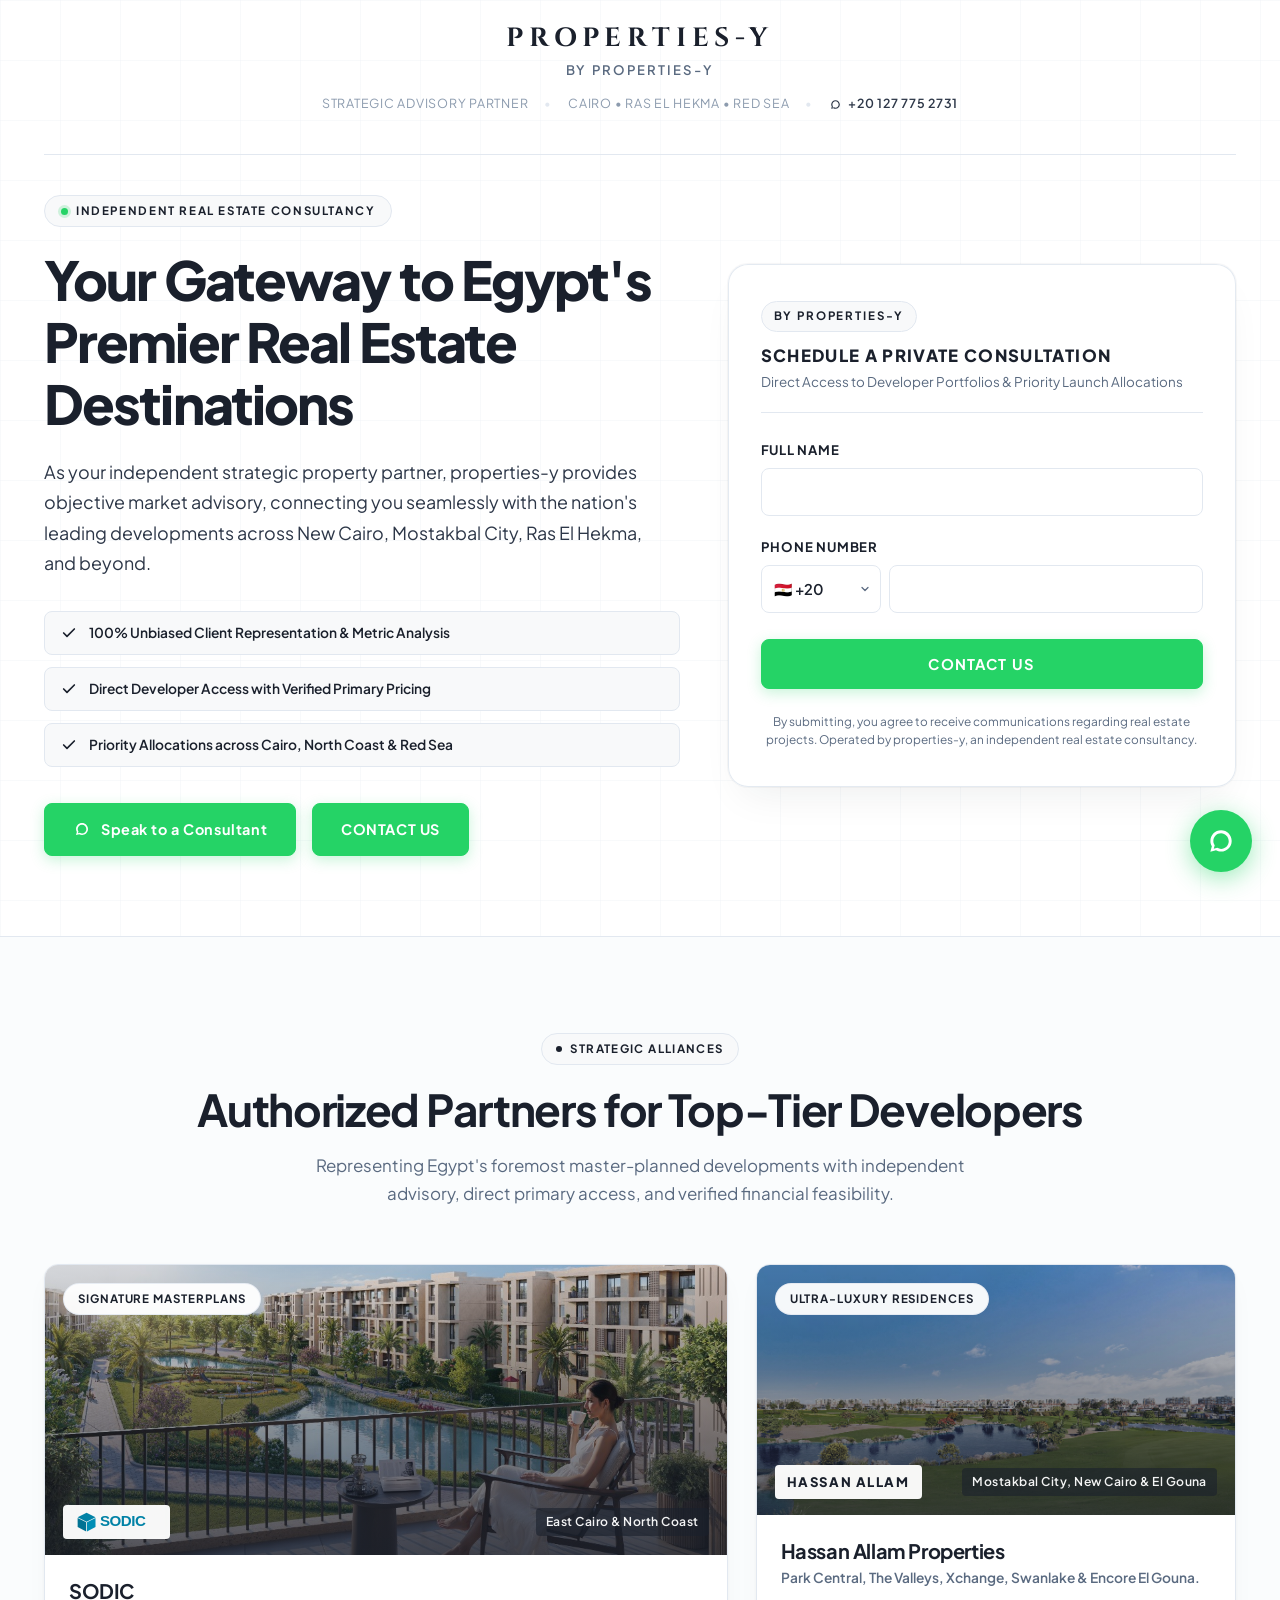
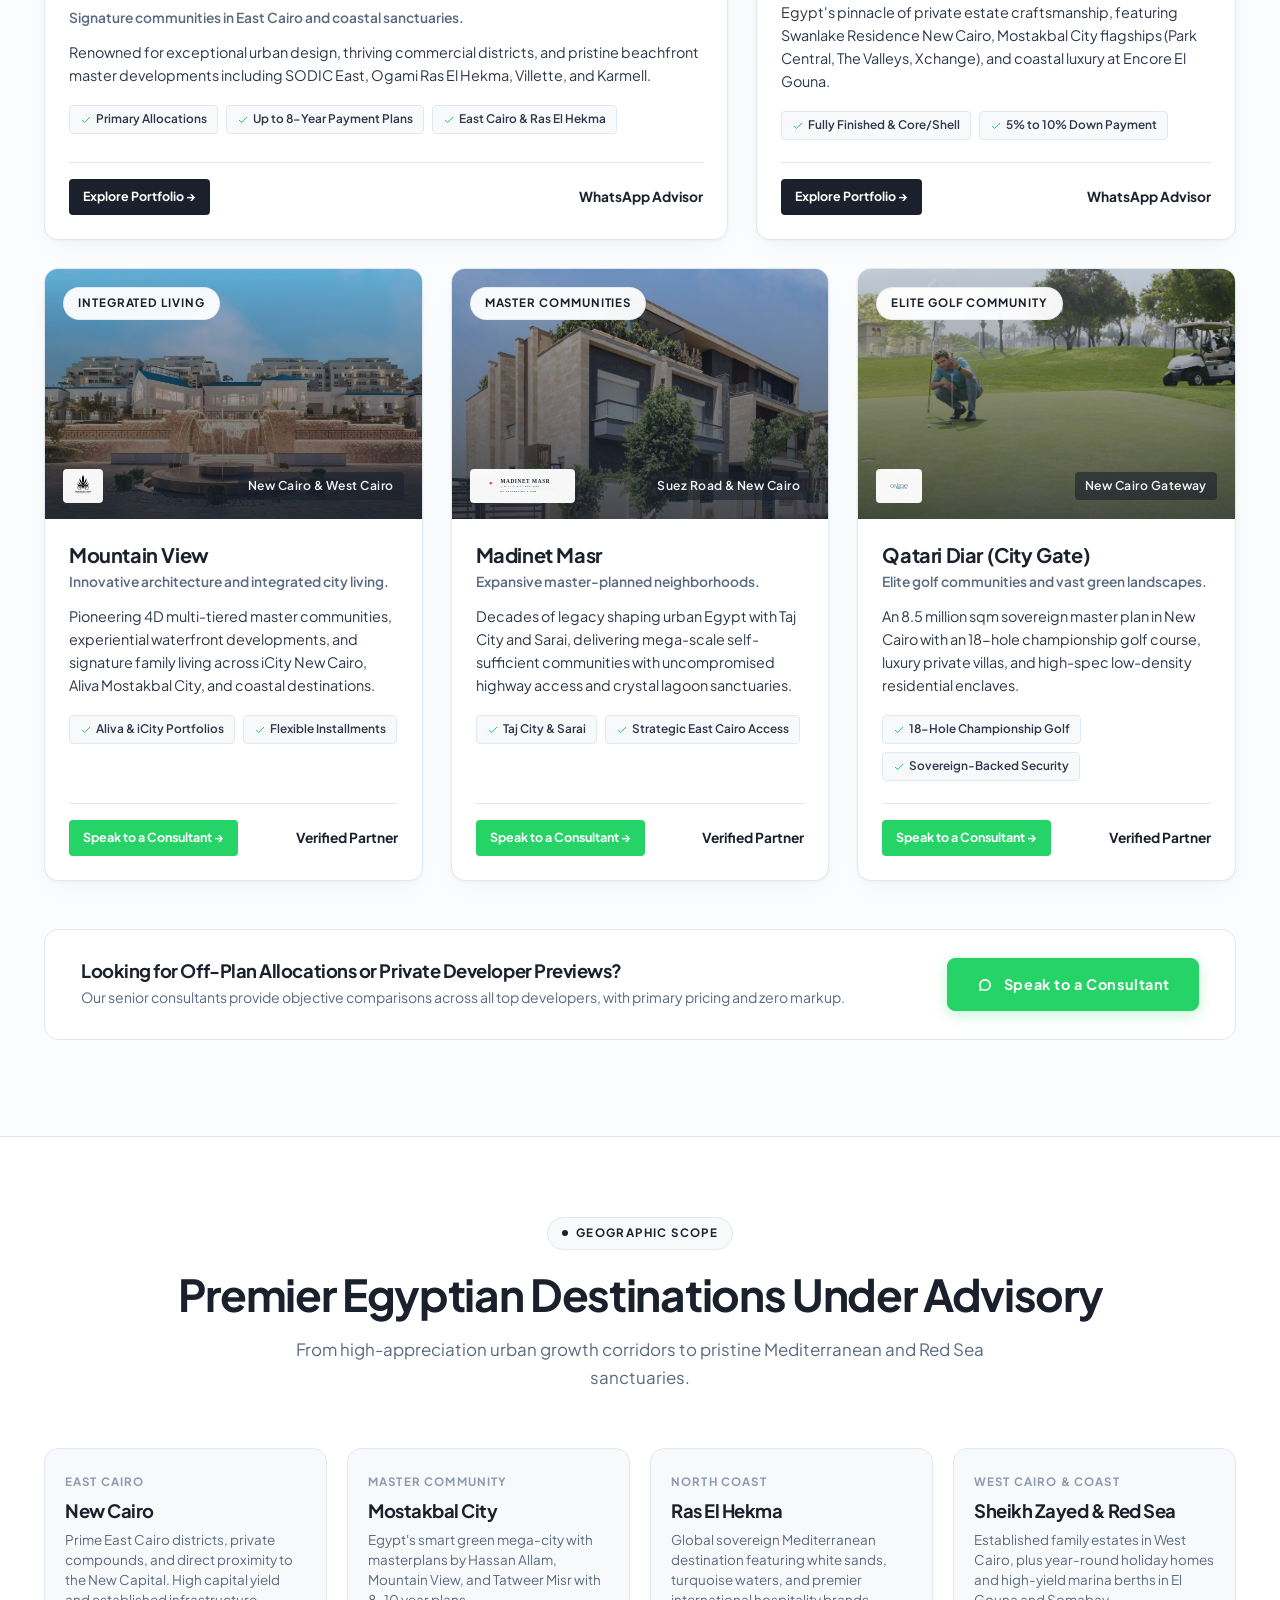
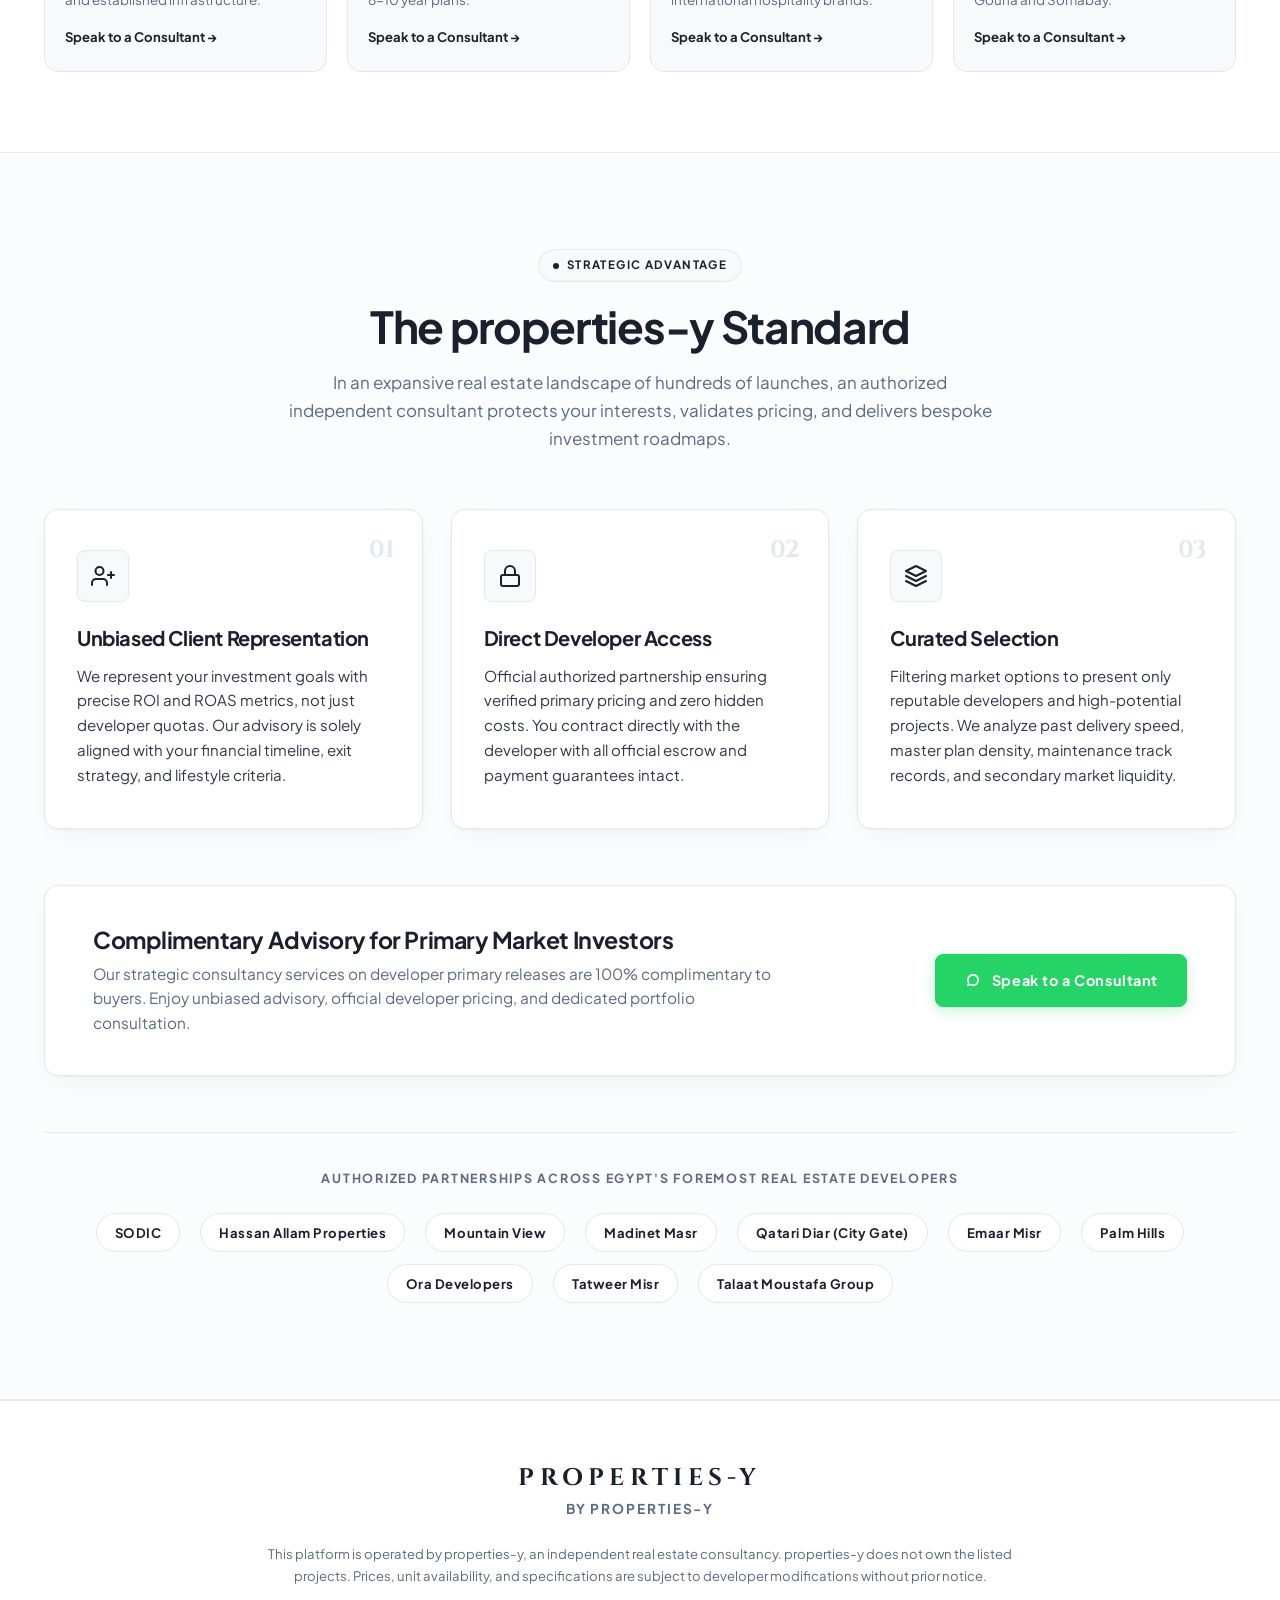
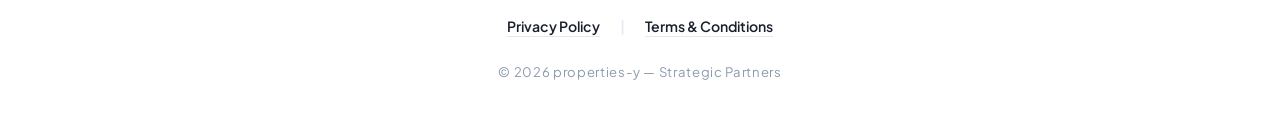
==== commit ff5145e9: "DEPLOY: Set /sodic/ to exact New folder sodic/index.html design under properties-y.com architecture" ====
--- a/index.html
+++ b/index.html
@@ -330,9 +330,8 @@
               </span>
             </div>
             <div class="developer-card-footer">
-              <a href="https://wa.me/201277752731?text=Hello%20properties-y,%20I%20would%20like%20to%20inquire%20about%20SODIC%20developments."
-                target="_blank" rel="noopener noreferrer" class="dev-action-btn-sm" style="background:#25D366;color:#FFFFFF;text-decoration:none;" onclick="return gtag_report_conversion(this.href);">
-                Inquire via WhatsApp →
+              <a href="/sodic/" class="dev-action-btn-sm" style="background:#1A202C;color:#FFFFFF;text-decoration:none;">
+                Explore Portfolio →
               </a>
               <a href="https://wa.me/201277752731?text=Hello%20properties-y,%20I%20would%20like%20to%20inquire%20about%20SODIC%20developments."
                 target="_blank" rel="noopener noreferrer" class="dev-action-link" onclick="return gtag_report_conversion(this.href);">
